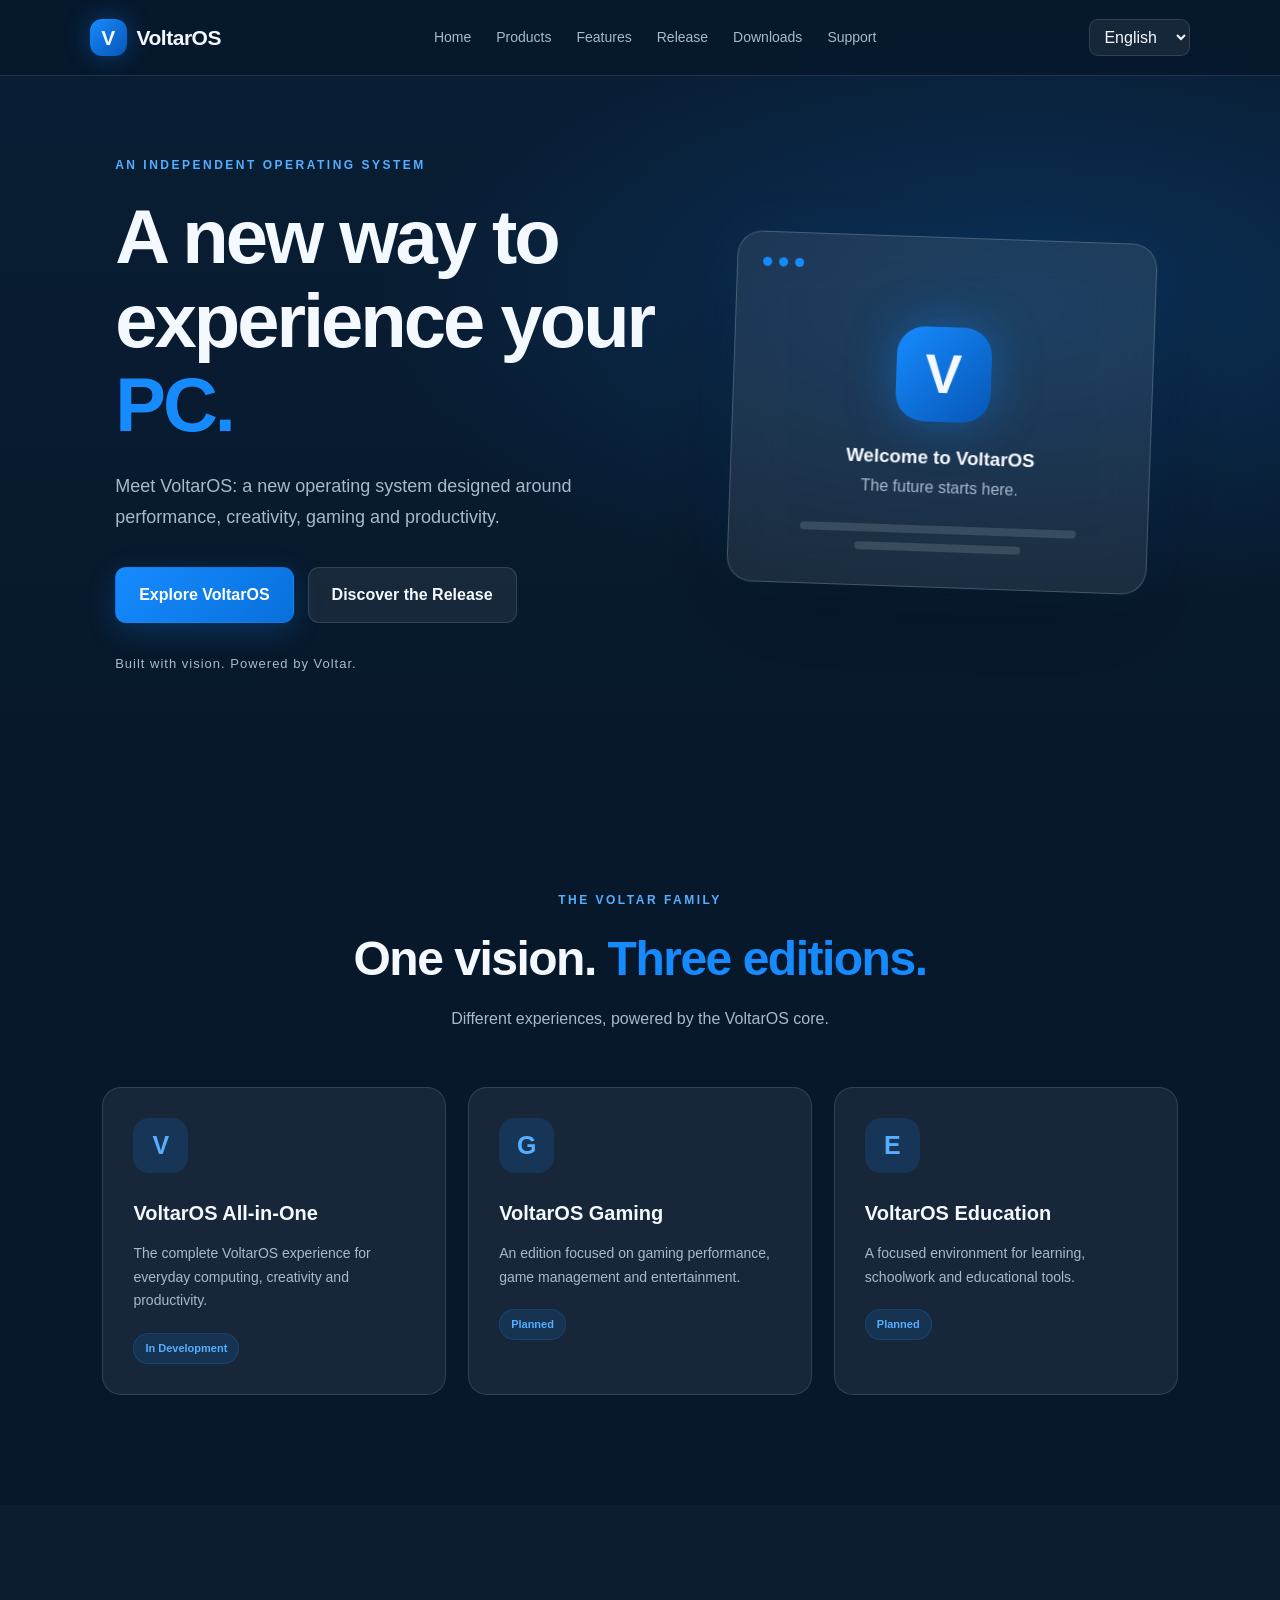
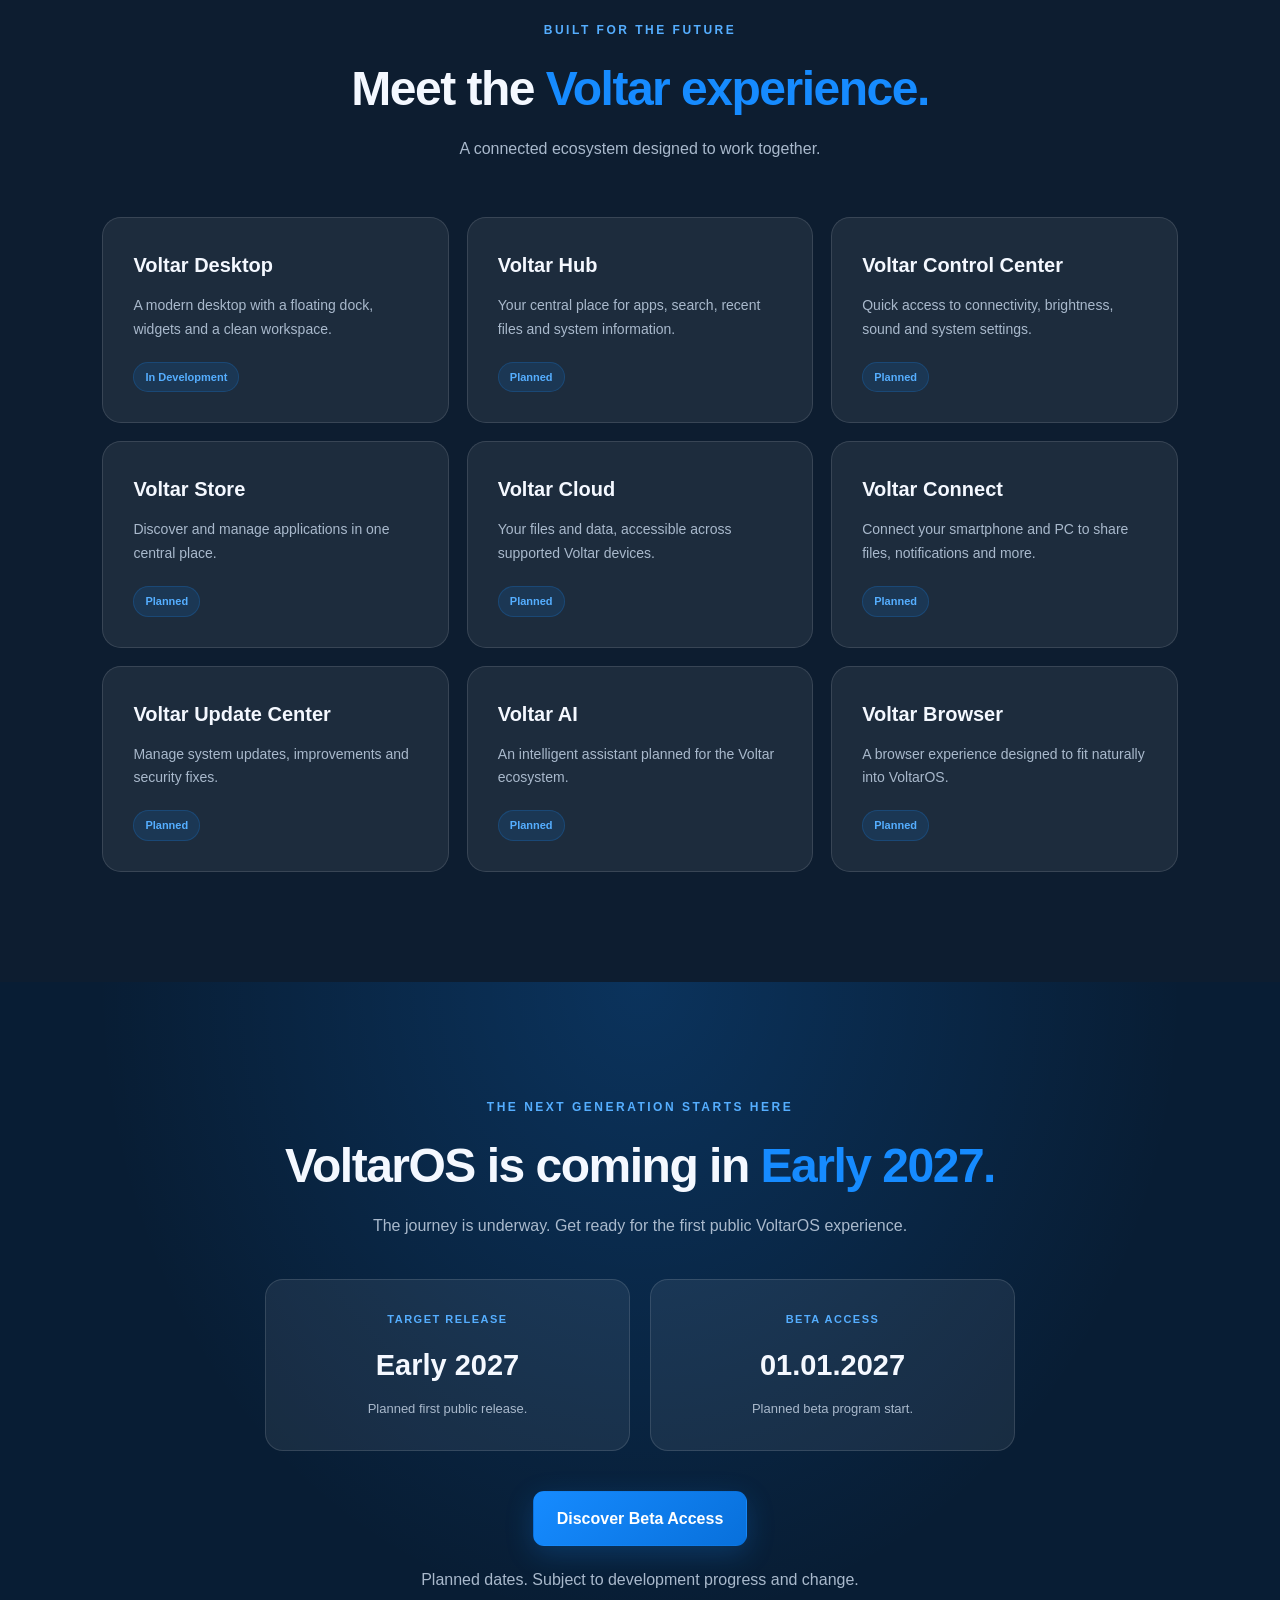
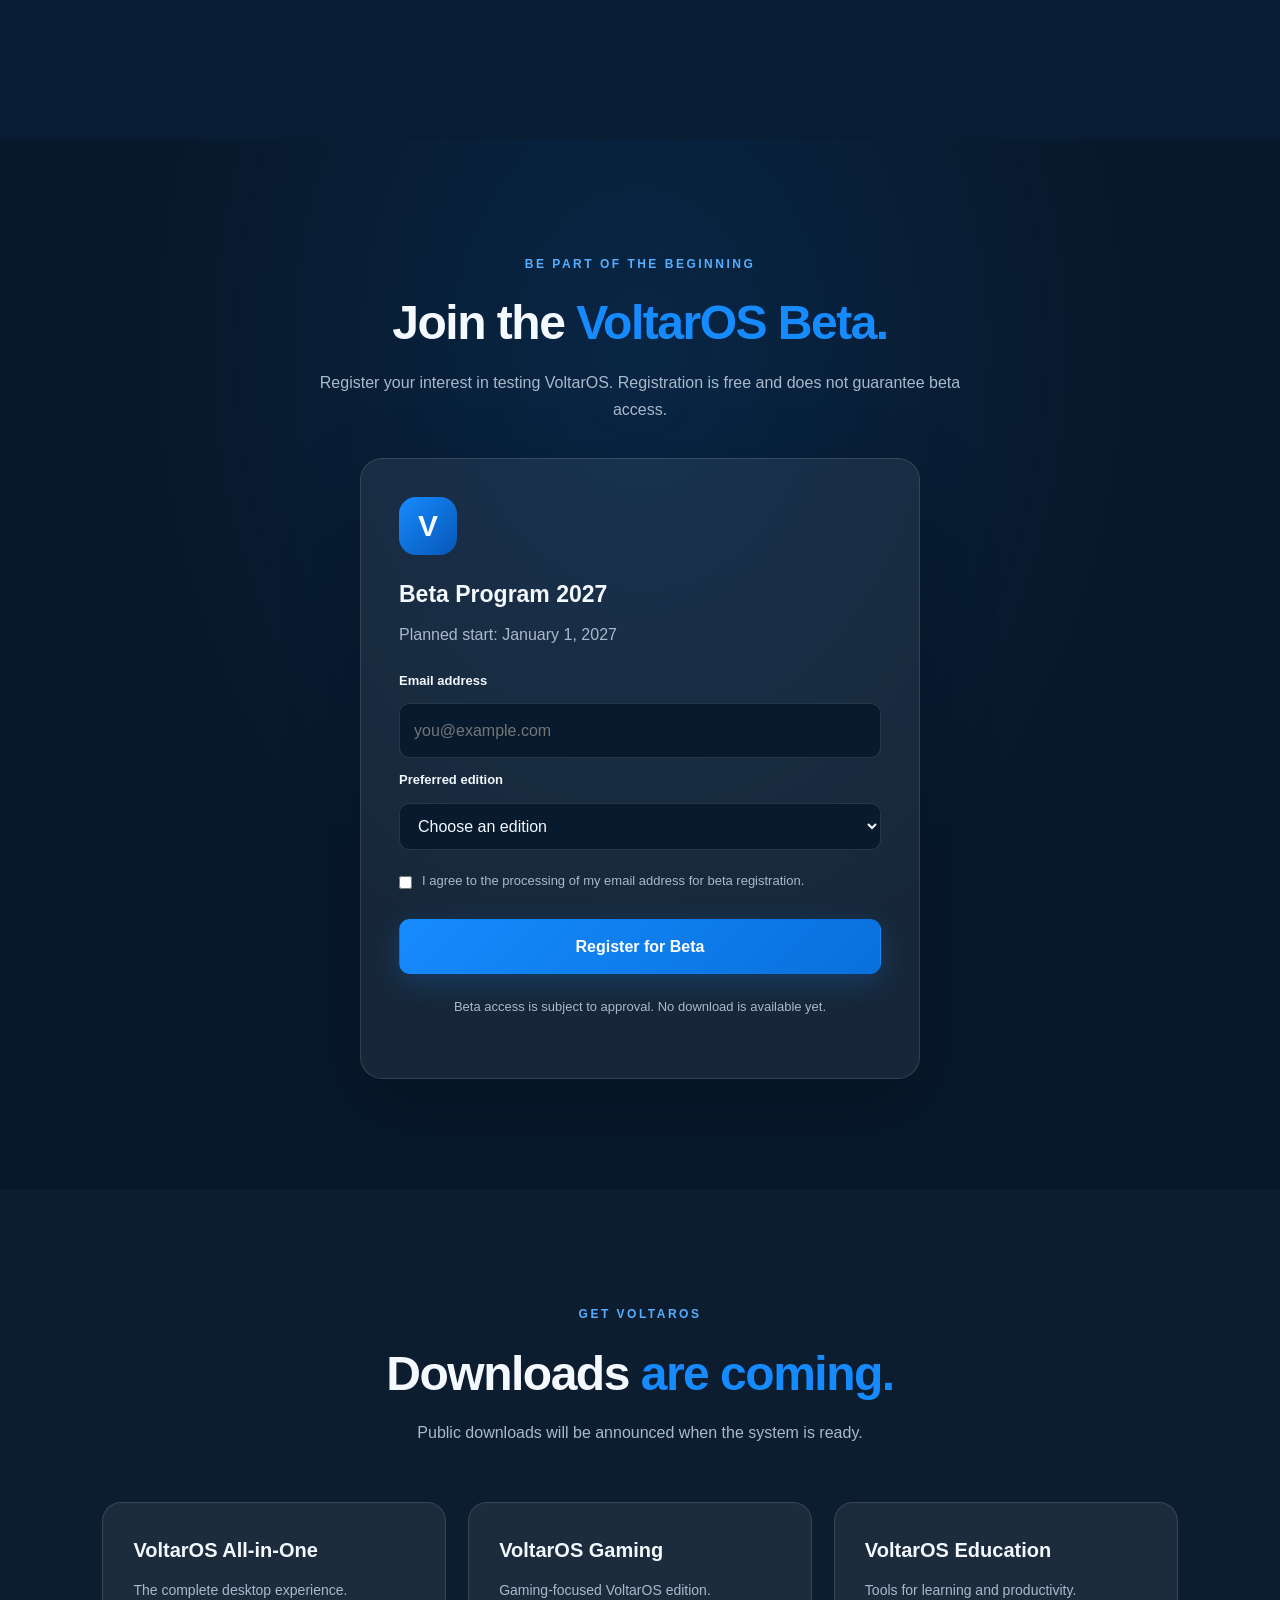
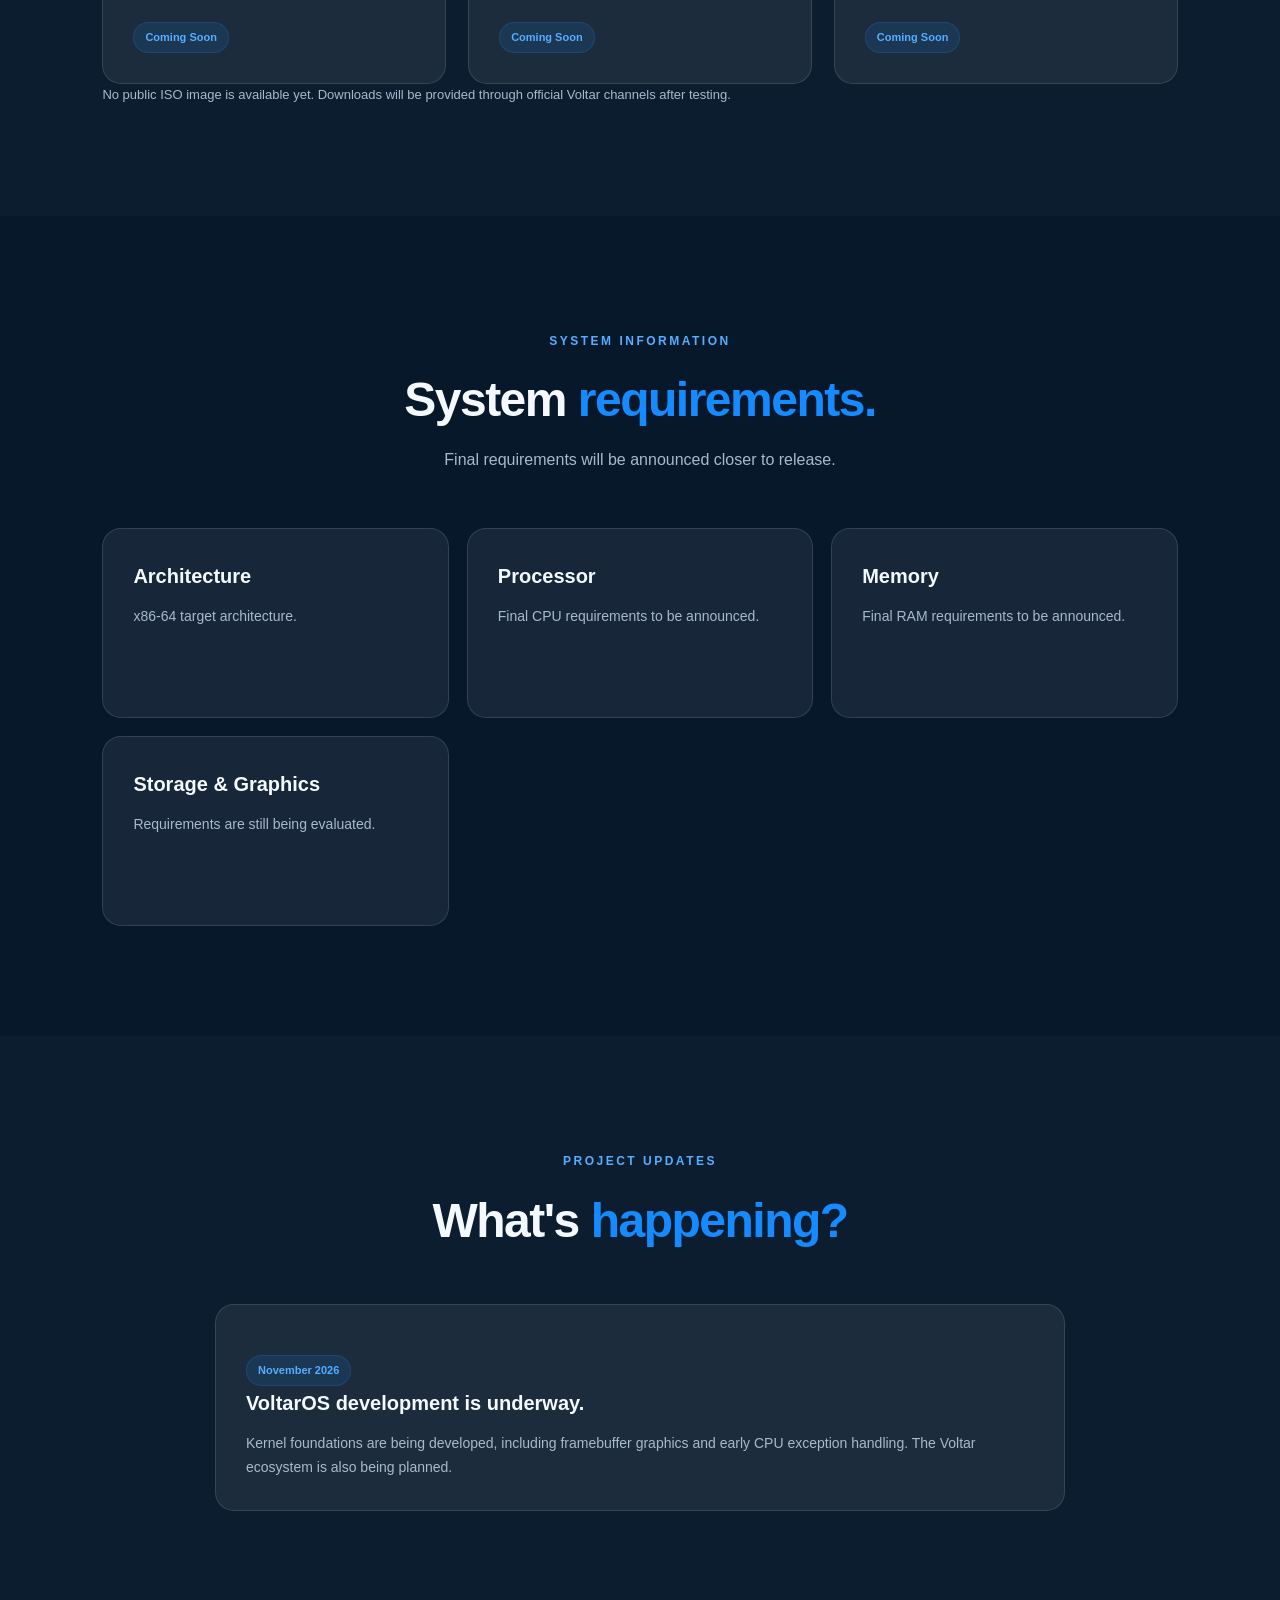
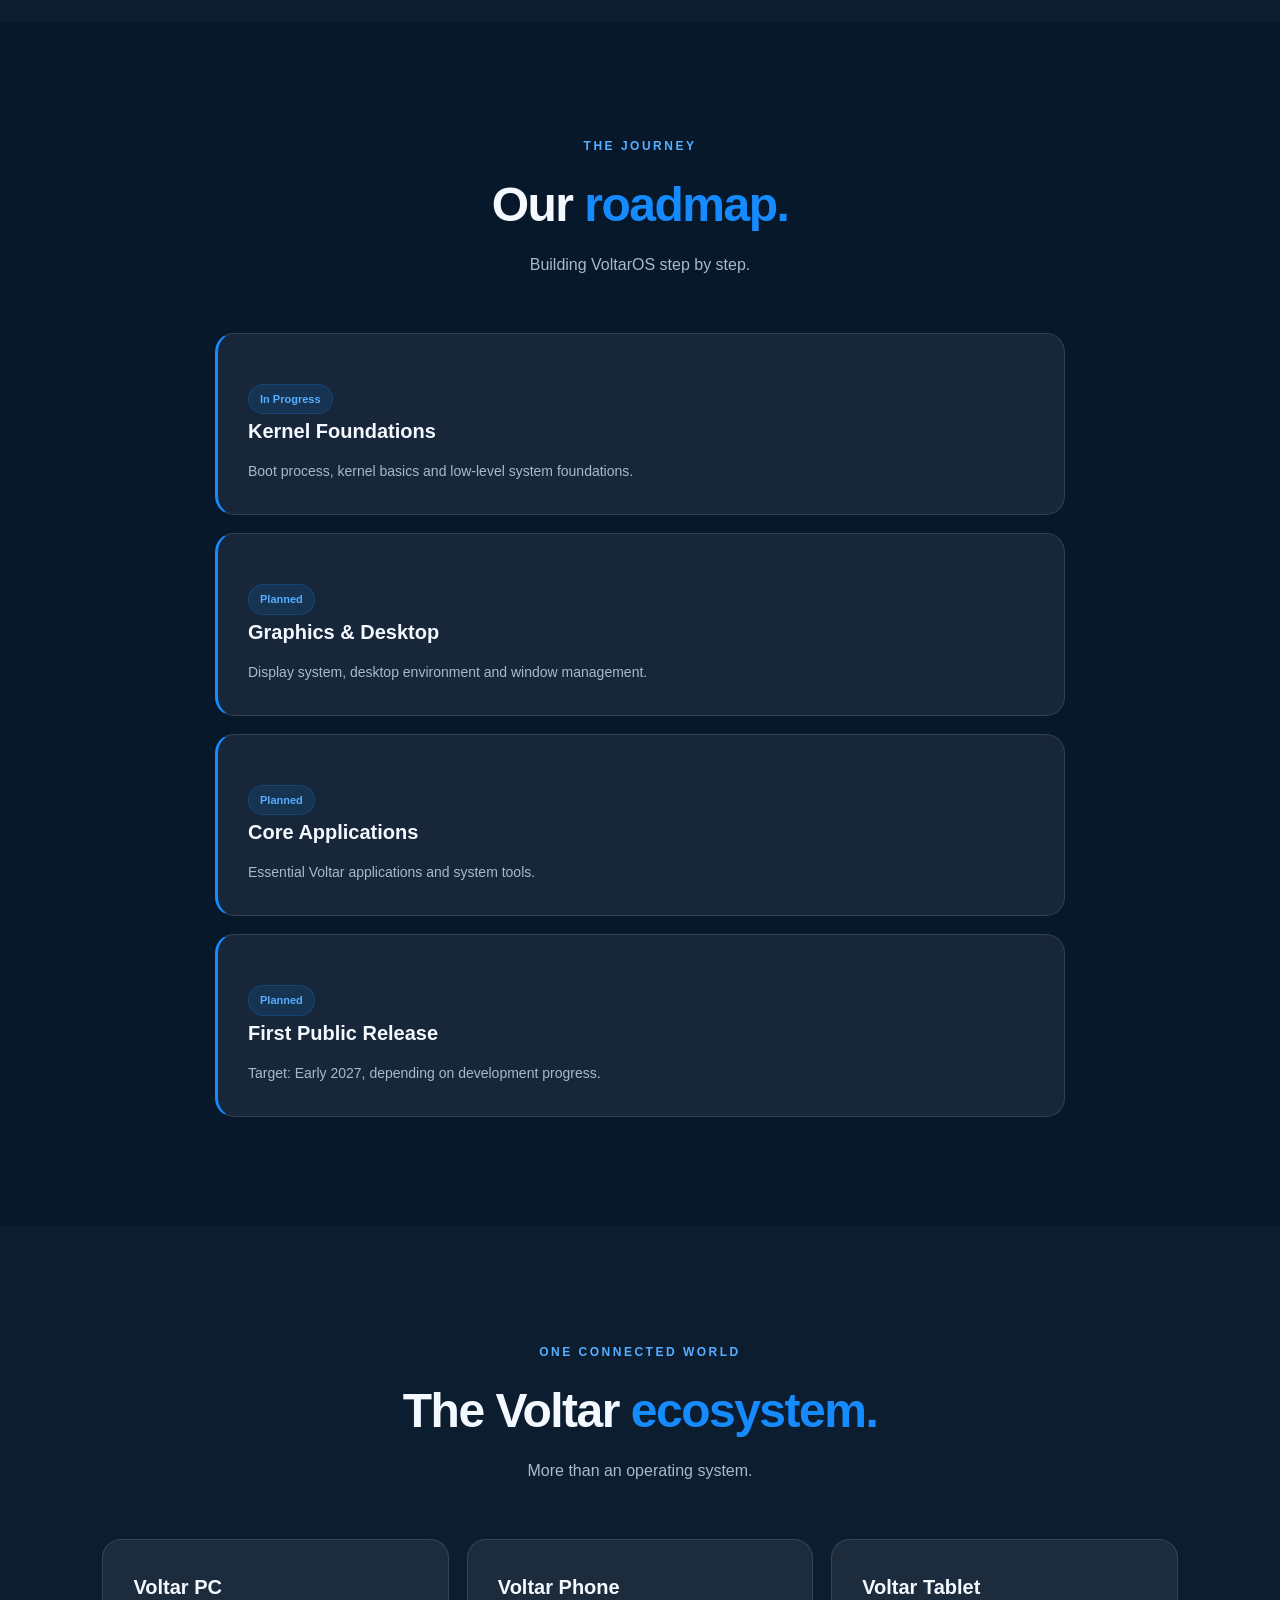
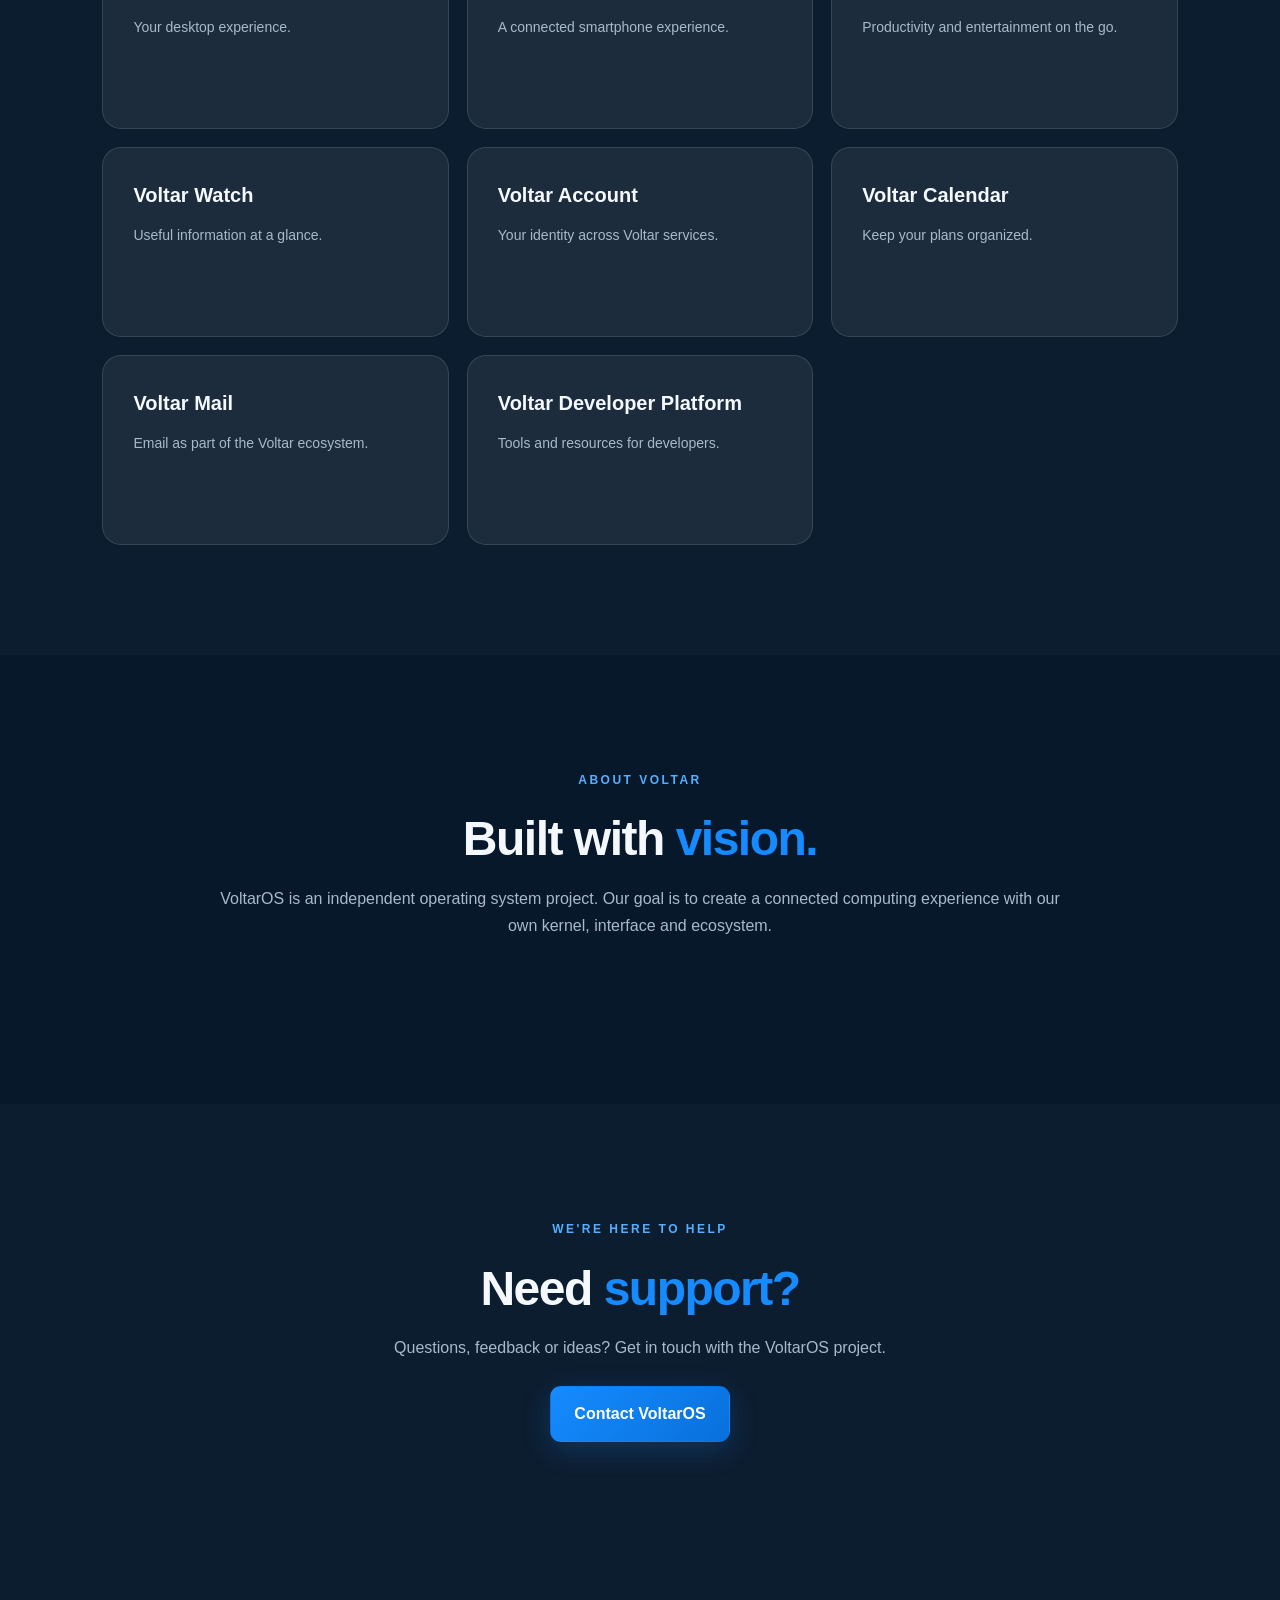
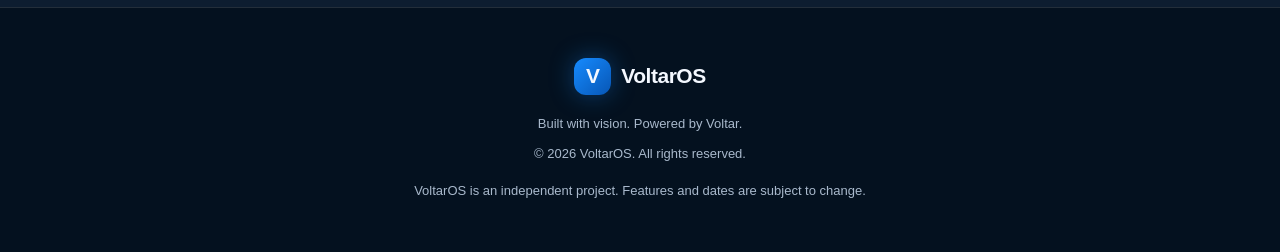
==== index.html @ b5951b0e "Add files via upload" ====
<!DOCTYPE html>
<html lang="en">
<head>
    <meta charset="UTF-8">
    <meta name="viewport" content="width=device-width, initial-scale=1.0">
    <meta name="theme-color" content="#07182B">
    <meta name="description" content="VoltarOS — A new way to experience your PC. An independent operating system built with vision.">
    <title>VoltarOS — A New Way to Experience Your PC</title>
    <link rel="stylesheet" href="style.css">

    <style>
        .website-check {
            position: absolute !important;
            left: -10000px !important;
            top: auto !important;
            width: 1px !important;
            height: 1px !important;
            overflow: hidden !important;
        }
    </style>
</head>
<body>

<header class="navbar">
    <a href="#home" class="logo">
        <span class="logo-mark">V</span>
        <span>VoltarOS</span>
    </a>

    <nav class="nav-links">
        <a href="#home">Home</a>
        <a href="#products">Products</a>
        <a href="#features">Features</a>
        <a href="#release">Release</a>
        <a href="#downloads">Downloads</a>
        <a href="#support">Support</a>
    </nav>

    <select id="language" aria-label="Select language">
        <option value="en">English</option>
        <option value="de">Deutsch</option>
    </select>
</header>

<main>

<section class="hero" id="home">
    <div class="hero-content">
        <span class="eyebrow">AN INDEPENDENT OPERATING SYSTEM</span>
        <h1>A new way to experience your <span>PC.</span></h1>
        <p>
            Meet VoltarOS: a new operating system designed around
            performance, creativity, gaming and productivity.
        </p>
        <div class="hero-buttons">
            <a href="#products" class="button primary">Explore VoltarOS</a>
            <a href="#release" class="button secondary">Discover the Release</a>
        </div>
        <p class="hero-note">Built with vision. Powered by Voltar.</p>
    </div>
    <div class="hero-visual">
        <div class="glass-window">
            <div class="window-top">
                <span></span><span></span><span></span>
            </div>
            <div class="window-logo">V</div>
            <h3>Welcome to VoltarOS</h3>
            <p>The future starts here.</p>
            <div class="visual-line"></div>
            <div class="visual-line short"></div>
        </div>
    </div>
</section>

<section class="section" id="products">
    <div class="section-heading">
        <span class="eyebrow">THE VOLTAR FAMILY</span>
        <h2>One vision. <span>Three editions.</span></h2>
        <p>Different experiences, powered by the VoltarOS core.</p>
    </div>

    <div class="product-grid">
        <article class="product-card">
            <div class="product-icon">V</div>
            <h3>VoltarOS All-in-One</h3>
            <p>The complete VoltarOS experience for everyday computing, creativity and productivity.</p>
            <span class="status">In Development</span>
        </article>

        <article class="product-card">
            <div class="product-icon">G</div>
            <h3>VoltarOS Gaming</h3>
            <p>An edition focused on gaming performance, game management and entertainment.</p>
            <span class="status">Planned</span>
        </article>

        <article class="product-card">
            <div class="product-icon">E</div>
            <h3>VoltarOS Education</h3>
            <p>A focused environment for learning, schoolwork and educational tools.</p>
            <span class="status">Planned</span>
        </article>
    </div>
</section>

<section class="section alternate" id="features">
    <div class="section-heading">
        <span class="eyebrow">BUILT FOR THE FUTURE</span>
        <h2>Meet the <span>Voltar experience.</span></h2>
        <p>A connected ecosystem designed to work together.</p>
    </div>

    <div class="feature-grid">
        <article class="feature">
            <h3>Voltar Desktop</h3>
            <p>A modern desktop with a floating dock, widgets and a clean workspace.</p>
            <span class="status">In Development</span>
        </article>
        <article class="feature">
            <h3>Voltar Hub</h3>
            <p>Your central place for apps, search, recent files and system information.</p>
            <span class="status">Planned</span>
        </article>
        <article class="feature">
            <h3>Voltar Control Center</h3>
            <p>Quick access to connectivity, brightness, sound and system settings.</p>
            <span class="status">Planned</span>
        </article>
        <article class="feature">
            <h3>Voltar Store</h3>
            <p>Discover and manage applications in one central place.</p>
            <span class="status">Planned</span>
        </article>
        <article class="feature">
            <h3>Voltar Cloud</h3>
            <p>Your files and data, accessible across supported Voltar devices.</p>
            <span class="status">Planned</span>
        </article>
        <article class="feature">
            <h3>Voltar Connect</h3>
            <p>Connect your smartphone and PC to share files, notifications and more.</p>
            <span class="status">Planned</span>
        </article>
        <article class="feature">
            <h3>Voltar Update Center</h3>
            <p>Manage system updates, improvements and security fixes.</p>
            <span class="status">Planned</span>
        </article>
        <article class="feature">
            <h3>Voltar AI</h3>
            <p>An intelligent assistant planned for the Voltar ecosystem.</p>
            <span class="status">Planned</span>
        </article>
        <article class="feature">
            <h3>Voltar Browser</h3>
            <p>A browser experience designed to fit naturally into VoltarOS.</p>
            <span class="status">Planned</span>
        </article>
    </div>
</section>

<section class="release-section" id="release">
    <span class="eyebrow">THE NEXT GENERATION STARTS HERE</span>
    <h2>VoltarOS is coming in <span>Early 2027.</span></h2>
    <p>The journey is underway. Get ready for the first public VoltarOS experience.</p>

    <div class="release-grid">
        <div class="release-card">
            <span class="release-label">TARGET RELEASE</span>
            <strong>Early 2027</strong>
            <p>Planned first public release.</p>
        </div>
        <div class="release-card">
            <span class="release-label">BETA ACCESS</span>
            <strong>01.01.2027</strong>
            <p>Planned beta program start.</p>
        </div>
    </div>

    <a href="#beta" class="button primary">Discover Beta Access</a>
    <p class="release-disclaimer">Planned dates. Subject to development progress and change.</p>
</section>

<section class="beta-section" id="beta">
    <span class="eyebrow">BE PART OF THE BEGINNING</span>
    <h2>Join the <span>VoltarOS Beta.</span></h2>
    <p>
        Register your interest in testing VoltarOS.
        Registration is free and does not guarantee beta access.
    </p>

    <div class="beta-panel">
        <div class="beta-icon">V</div>
        <h3>Beta Program 2027</h3>
        <p>Planned start: January 1, 2027</p>

        <form class="beta-form"
              action="https://script.google.com/macros/s/AKfycbysBp0h8By5Gg73wOwy0x1uHvNVJ3k2yL1FTgL7Tc8C8nHAptUJlQqDr4Cx4dmURkYGrw/exec"
              method="POST"
              target="_blank">

            <div class="website-check" aria-hidden="true">
                <label for="beta-website">Leave this field empty</label>
                <input
                    type="text"
                    id="beta-website"
                    name="website"
                    tabindex="-1"
                    autocomplete="off">
            </div>

            <label for="beta-email">Email address</label>
            <input
                type="email"
                id="beta-email"
                name="email"
                placeholder="you@example.com"
                required>

            <label for="beta-edition">Preferred edition</label>
            <select id="beta-edition" name="edition" required>
                <option value="">Choose an edition</option>
                <option value="All-in-One">VoltarOS All-in-One</option>
                <option value="Gaming">VoltarOS Gaming</option>
                <option value="Education">VoltarOS Education</option>
            </select>

            <label class="beta-consent">
                <input type="checkbox" name="consent" value="yes" required>
                I agree to the processing of my email address for beta registration.
            </label>

            <button type="submit" class="button primary">
                Register for Beta
            </button>
        </form>

        <p class="release-disclaimer">
            Beta access is subject to approval. No download is available yet.
        </p>
    </div>
</section>

<section class="section alternate" id="downloads">
    <div class="section-heading">
        <span class="eyebrow">GET VOLTAROS</span>
        <h2>Downloads <span>are coming.</span></h2>
        <p>Public downloads will be announced when the system is ready.</p>
    </div>

    <div class="product-grid">
        <article class="product-card">
            <h3>VoltarOS All-in-One</h3>
            <p>The complete desktop experience.</p>
            <span class="status">Coming Soon</span>
        </article>
        <article class="product-card">
            <h3>VoltarOS Gaming</h3>
            <p>Gaming-focused VoltarOS edition.</p>
            <span class="status">Coming Soon</span>
        </article>
        <article class="product-card">
            <h3>VoltarOS Education</h3>
            <p>Tools for learning and productivity.</p>
            <span class="status">Coming Soon</span>
        </article>
    </div>

    <p class="release-disclaimer">
        No public ISO image is available yet. Downloads will be provided
        through official Voltar channels after testing.
    </p>
</section>

<section class="section" id="requirements">
    <div class="section-heading">
        <span class="eyebrow">SYSTEM INFORMATION</span>
        <h2>System <span>requirements.</span></h2>
        <p>Final requirements will be announced closer to release.</p>
    </div>

    <div class="feature-grid">
        <article class="feature">
            <h3>Architecture</h3>
            <p>x86-64 target architecture.</p>
        </article>
        <article class="feature">
            <h3>Processor</h3>
            <p>Final CPU requirements to be announced.</p>
        </article>
        <article class="feature">
            <h3>Memory</h3>
            <p>Final RAM requirements to be announced.</p>
        </article>
        <article class="feature">
            <h3>Storage & Graphics</h3>
            <p>Requirements are still being evaluated.</p>
        </article>
    </div>
</section>

<section class="section alternate" id="news">
    <div class="section-heading">
        <span class="eyebrow">PROJECT UPDATES</span>
        <h2>What's <span>happening?</span></h2>
    </div>

    <article class="news-card">
        <span class="status">November 2026</span>
        <h3>VoltarOS development is underway.</h3>
        <p>
            Kernel foundations are being developed, including framebuffer
            graphics and early CPU exception handling. The Voltar ecosystem
            is also being planned.
        </p>
    </article>
</section>

<section class="section" id="roadmap">
    <div class="section-heading">
        <span class="eyebrow">THE JOURNEY</span>
        <h2>Our <span>roadmap.</span></h2>
        <p>Building VoltarOS step by step.</p>
    </div>

    <div class="roadmap">
        <div class="roadmap-item">
            <span class="status">In Progress</span>
            <h3>Kernel Foundations</h3>
            <p>Boot process, kernel basics and low-level system foundations.</p>
        </div>
        <div class="roadmap-item">
            <span class="status">Planned</span>
            <h3>Graphics & Desktop</h3>
            <p>Display system, desktop environment and window management.</p>
        </div>
        <div class="roadmap-item">
            <span class="status">Planned</span>
            <h3>Core Applications</h3>
            <p>Essential Voltar applications and system tools.</p>
        </div>
        <div class="roadmap-item">
            <span class="status">Planned</span>
            <h3>First Public Release</h3>
            <p>Target: Early 2027, depending on development progress.</p>
        </div>
    </div>
</section>

<section class="section alternate" id="ecosystem">
    <div class="section-heading">
        <span class="eyebrow">ONE CONNECTED WORLD</span>
        <h2>The Voltar <span>ecosystem.</span></h2>
        <p>More than an operating system.</p>
    </div>

    <div class="feature-grid">
        <article class="feature"><h3>Voltar PC</h3><p>Your desktop experience.</p></article>
        <article class="feature"><h3>Voltar Phone</h3><p>A connected smartphone experience.</p></article>
        <article class="feature"><h3>Voltar Tablet</h3><p>Productivity and entertainment on the go.</p></article>
        <article class="feature"><h3>Voltar Watch</h3><p>Useful information at a glance.</p></article>
        <article class="feature"><h3>Voltar Account</h3><p>Your identity across Voltar services.</p></article>
        <article class="feature"><h3>Voltar Calendar</h3><p>Keep your plans organized.</p></article>
        <article class="feature"><h3>Voltar Mail</h3><p>Email as part of the Voltar ecosystem.</p></article>
        <article class="feature"><h3>Voltar Developer Platform</h3><p>Tools and resources for developers.</p></article>
    </div>
</section>

<section class="section" id="about">
    <div class="section-heading">
        <span class="eyebrow">ABOUT VOLTAR</span>
        <h2>Built with <span>vision.</span></h2>
        <p>
            VoltarOS is an independent operating system project.
            Our goal is to create a connected computing experience
            with our own kernel, interface and ecosystem.
        </p>
    </div>
</section>

<section class="section alternate" id="support">
    <div class="section-heading">
        <span class="eyebrow">WE'RE HERE TO HELP</span>
        <h2>Need <span>support?</span></h2>
        <p>Questions, feedback or ideas? Get in touch with the VoltarOS project.</p>
        <a href="mailto:voltaros@gmail.com" class="button primary">Contact VoltarOS</a>
    </div>
</section>

</main>

<footer class="footer">
    <a href="#home" class="logo">
        <span class="logo-mark">V</span>
        <span>VoltarOS</span>
    </a>
    <p>Built with vision. Powered by Voltar.</p>
    <p>© 2026 VoltarOS. All rights reserved.</p>
    <p class="release-disclaimer">
        VoltarOS is an independent project. Features and dates are subject to change.
    </p>
</footer>

<script src="script.js"></script>
</body>
</html>
---- style.css ----
:root {
    --navy: #07182B;
    --navy-light: #0B2340;
    --blue: #168BFF;
    --blue-light: #55AEFF;
    --white: #F4F8FF;
    --muted: #A9B9CC;
    --glass: rgba(255, 255, 255, 0.065);
    --border: rgba(255, 255, 255, 0.12);
}

* {
    margin: 0;
    padding: 0;
    box-sizing: border-box;
}

html {
    scroll-behavior: smooth;
    scroll-padding-top: 100px;
}

body {
    background: var(--navy);
    color: var(--white);
    font-family: "Segoe UI", Arial, sans-serif;
    line-height: 1.7;
    overflow-x: hidden;
}

a {
    color: inherit;
    text-decoration: none;
}

button,
input,
select {
    font: inherit;
}

/* NAVIGATION */

.navbar {
    position: fixed;
    top: 0;
    left: 0;
    width: 100%;
    min-height: 76px;
    padding: 14px 7%;
    display: flex;
    align-items: center;
    justify-content: space-between;
    gap: 25px;
    background: rgba(7, 24, 43, 0.82);
    backdrop-filter: blur(22px);
    -webkit-backdrop-filter: blur(22px);
    border-bottom: 1px solid var(--border);
    z-index: 1000;
}

.logo {
    display: flex;
    align-items: center;
    gap: 10px;
    font-size: 21px;
    font-weight: 800;
    letter-spacing: -0.5px;
    white-space: nowrap;
}

.logo-mark {
    width: 37px;
    height: 37px;
    display: grid;
    place-items: center;
    background: linear-gradient(135deg, var(--blue), #0756B5);
    border-radius: 12px;
    box-shadow: 0 0 24px rgba(22, 139, 255, 0.35);
}

.nav-links {
    display: flex;
    align-items: center;
    gap: 25px;
}

.nav-links a {
    color: var(--muted);
    font-size: 14px;
    transition: color 0.2s ease;
}

.nav-links a:hover {
    color: var(--blue-light);
}

#language {
    color: var(--white);
    background: var(--glass);
    border: 1px solid var(--border);
    border-radius: 9px;
    padding: 8px 10px;
    cursor: pointer;
}

#language option {
    background: var(--navy);
}

/* HERO */

.hero {
    min-height: 760px;
    padding: 150px 9% 100px;
    display: grid;
    grid-template-columns: 1.1fr 0.9fr;
    align-items: center;
    gap: 60px;
    background:
        radial-gradient(ellipse at 80% 40%, rgba(22, 139, 255, 0.19), transparent 45%),
        linear-gradient(180deg, #091E35, var(--navy));
}

.hero-content {
    max-width: 700px;
}

.eyebrow {
    display: inline-block;
    color: var(--blue-light);
    font-size: 12px;
    font-weight: 800;
    letter-spacing: 2.5px;
    margin-bottom: 20px;
}

.hero h1 {
    font-size: clamp(42px, 6vw, 76px);
    line-height: 1.1;
    letter-spacing: -3px;
    margin-bottom: 25px;
}

.hero h1 span,
.section-heading h2 span,
.release-section h2 span,
.beta-section h2 span {
    color: var(--blue);
}

.hero-content > p {
    color: var(--muted);
    font-size: 18px;
    max-width: 570px;
}

.hero-buttons {
    display: flex;
    flex-wrap: wrap;
    gap: 14px;
    margin-top: 35px;
}

.button {
    display: inline-flex;
    align-items: center;
    justify-content: center;
    padding: 13px 23px;
    border-radius: 11px;
    font-weight: 700;
    border: 1px solid transparent;
    cursor: pointer;
    transition: transform 0.2s ease, box-shadow 0.2s ease;
}

.button:hover {
    transform: translateY(-3px);
}

.button.primary {
    background: linear-gradient(135deg, var(--blue), #0870DB);
    color: white;
    box-shadow: 0 8px 28px rgba(22, 139, 255, 0.22);
}

.button.primary:hover {
    box-shadow: 0 12px 35px rgba(22, 139, 255, 0.4);
}

.button.secondary {
    border-color: var(--border);
    background: var(--glass);
}

.hero-note {
    margin-top: 30px;
    font-size: 13px !important;
    letter-spacing: 1px;
}

.hero-visual {
    display: flex;
    justify-content: center;
    align-items: center;
    min-width: 0;
}

.glass-window {
    width: min(100%, 420px);
    min-height: 350px;
    padding: 25px;
    text-align: center;
    background: rgba(255, 255, 255, 0.075);
    border: 1px solid rgba(255, 255, 255, 0.19);
    border-radius: 25px;
    backdrop-filter: blur(25px);
    box-shadow: 0 30px 100px rgba(0, 0, 0, 0.3),
                0 0 60px rgba(22, 139, 255, 0.1);
    transform: rotate(2deg);
}

.window-top {
    display: flex;
    gap: 7px;
}

.window-top span {
    width: 9px;
    height: 9px;
    background: var(--blue);
    border-radius: 50%;
}

.window-logo {
    width: 95px;
    height: 95px;
    display: grid;
    place-items: center;
    margin: 55px auto 20px;
    border-radius: 28px;
    background: linear-gradient(135deg, var(--blue), #0756B5);
    font-size: 55px;
    font-weight: 900;
    box-shadow: 0 0 50px rgba(22, 139, 255, 0.4);
}

.glass-window p {
    color: var(--muted);
}

.visual-line {
    height: 8px;
    width: 75%;
    margin: 25px auto 10px;
    border-radius: 10px;
    background: rgba(255, 255, 255, 0.13);
}

.visual-line.short {
    width: 45%;
    margin-top: 10px;
}

/* GENERAL SECTIONS */

.section {
    padding: 110px 8%;
}

.section.alternate {
    background: rgba(255, 255, 255, 0.025);
}

.section-heading {
    max-width: 750px;
    margin: 0 auto 55px;
    text-align: center;
}

.section-heading h2,
.release-section h2,
.beta-section h2 {
    font-size: clamp(32px, 4vw, 48px);
    line-height: 1.2;
    letter-spacing: -1.5px;
    margin-bottom: 17px;
}

.section-heading p,
.release-section > p,
.beta-section > p {
    color: var(--muted);
    font-size: 16px;
}

/* PRODUCTS */

.product-grid {
    display: grid;
    grid-template-columns: repeat(3, minmax(0, 1fr));
    gap: 22px;
}

.product-card,
.feature,
.news-card,
.roadmap-item {
    padding: 30px;
    background: var(--glass);
    border: 1px solid var(--border);
    border-radius: 19px;
    transition: transform 0.25s ease, border-color 0.25s ease;
}

.product-card:hover,
.feature:hover,
.news-card:hover {
    transform: translateY(-6px);
    border-color: rgba(22, 139, 255, 0.55);
}

.product-icon {
    width: 55px;
    height: 55px;
    display: grid;
    place-items: center;
    border-radius: 16px;
    background: rgba(22, 139, 255, 0.15);
    color: var(--blue-light);
    font-size: 25px;
    font-weight: 900;
    margin-bottom: 23px;
}

.product-card h3,
.feature h3,
.news-card h3,
.roadmap-item h3 {
    font-size: 20px;
    margin-bottom: 12px;
}

.product-card p,
.feature p,
.news-card p,
.roadmap-item p {
    color: var(--muted);
    font-size: 14px;
}

/* STATUS */

.status {
    display: inline-block;
    margin-top: 20px;
    padding: 5px 11px;
    color: var(--blue-light);
    background: rgba(22, 139, 255, 0.12);
    border: 1px solid rgba(22, 139, 255, 0.2);
    border-radius: 30px;
    font-size: 11px;
    font-weight: 700;
}

/* FEATURES */

.feature-grid {
    display: grid;
    grid-template-columns: repeat(3, minmax(0, 1fr));
    gap: 18px;
}

.feature {
    min-height: 190px;
}

/* RELEASE */

.release-section {
    padding: 110px 8%;
    text-align: center;
    background:
        radial-gradient(ellipse at 50% 0%, rgba(22, 139, 255, 0.2), transparent 60%),
        #081D34;
}

.release-section > p {
    max-width: 650px;
    margin: 0 auto 35px;
}

.release-grid {
    max-width: 750px;
    margin: 40px auto;
    display: grid;
    grid-template-columns: repeat(2, minmax(0, 1fr));
    gap: 20px;
}

.release-card {
    padding: 30px;
    background: var(--glass);
    border: 1px solid var(--border);
    border-radius: 18px;
}

.release-label {
    display: block;
    color: var(--blue-light);
    font-size: 11px;
    font-weight: 800;
    letter-spacing: 1.5px;
    margin-bottom: 12px;
}

.release-card strong {
    display: block;
    font-size: 29px;
    margin-bottom: 8px;
}

.release-card p,
.release-disclaimer {
    color: var(--muted);
    font-size: 13px;
}

.release-section > .button {
    margin-bottom: 20px;
}

/* BETA */

.beta-section {
    padding: 110px 8%;
    text-align: center;
    background:
        radial-gradient(ellipse at 50% 20%, rgba(22, 139, 255, 0.12), transparent 55%),
        var(--navy);
}

.beta-section > p {
    max-width: 650px;
    margin: 0 auto 35px;
}

.beta-panel {
    max-width: 560px;
    margin: 0 auto;
    padding: 38px;
    text-align: left;
    background: rgba(255, 255, 255, 0.065);
    border: 1px solid var(--border);
    border-radius: 22px;
    box-shadow: 0 25px 80px rgba(0, 0, 0, 0.2);
}

.beta-icon {
    width: 58px;
    height: 58px;
    display: grid;
    place-items: center;
    margin-bottom: 20px;
    border-radius: 17px;
    background: linear-gradient(135deg, var(--blue), #0756B5);
    font-size: 30px;
    font-weight: 900;
}

.beta-panel h3 {
    font-size: 23px;
    margin-bottom: 7px;
}

.beta-panel > p {
    color: var(--muted);
    margin-bottom: 22px;
}

.beta-form {
    display: flex;
    flex-direction: column;
    gap: 11px;
}

.beta-form label {
    font-size: 13px;
    font-weight: 700;
}

.beta-form input[type="email"],
.beta-form select {
    width: 100%;
    padding: 13px 14px;
    color: var(--white);
    background: rgba(7, 24, 43, 0.85);
    border: 1px solid var(--border);
    border-radius: 10px;
    outline: none;
}

.beta-form input[type="email"]:focus,
.beta-form select:focus {
    border-color: var(--blue);
    box-shadow: 0 0 0 3px rgba(22, 139, 255, 0.13);
}

.beta-form select option {
    background: var(--navy);
    color: var(--white);
}

.beta-consent {
    display: flex;
    align-items: flex-start;
    gap: 10px;
    margin: 10px 0;
    color: var(--muted);
    font-weight: 400 !important;
    line-height: 1.5;
}

.beta-consent input {
    margin-top: 5px;
    accent-color: var(--blue);
}

.beta-form button {
    width: 100%;
    margin-top: 8px;
}

.beta-panel .release-disclaimer {
    margin-top: 22px;
    text-align: center;
}

/* NEWS */

.news-card {
    max-width: 850px;
    margin: 0 auto;
}

/* ROADMAP */

.roadmap {
    max-width: 850px;
    margin: 0 auto;
    display: grid;
    gap: 18px;
}

.roadmap-item {
    border-left: 3px solid var(--blue);
}

/* ABOUT AND SUPPORT */

#about .section-heading {
    max-width: 850px;
}

#support .button {
    margin-top: 25px;
}

/* FOOTER */

.footer {
    padding: 50px 8%;
    text-align: center;
    background: #04111F;
    border-top: 1px solid var(--border);
}

.footer .logo {
    justify-content: center;
    margin-bottom: 18px;
}

.footer p {
    color: var(--muted);
    font-size: 13px;
    margin-top: 8px;
}

.footer .release-disclaimer {
    max-width: 650px;
    margin: 15px auto 0;
}

/* SCROLL ANIMATIONS */

.reveal {
    opacity: 0;
    transform: translateY(25px);
    transition: opacity 0.7s ease, transform 0.7s ease;
}

.reveal.visible {
    opacity: 1;
    transform: translateY(0);
}

/* RESPONSIVE DESIGN */

@media (max-width: 1050px) {
    .navbar {
        padding-left: 4%;
        padding-right: 4%;
    }

    .nav-links {
        gap: 13px;
    }

    .nav-links a {
        font-size: 12px;
    }

    .hero {
        padding-left: 6%;
        padding-right: 6%;
    }
}

@media (max-width: 800px) {
    .navbar {
        position: absolute;
        flex-wrap: wrap;
        justify-content: center;
    }

    .nav-links {
        order: 3;
        width: 100%;
        justify-content: center;
        flex-wrap: wrap;
        gap: 12px 18px;
    }

    .hero {
        grid-template-columns: 1fr;
        text-align: center;
        padding-top: 190px;
    }

    .hero-content {
        margin: 0 auto;
    }

    .hero-buttons {
        justify-content: center;
    }

    .hero-visual {
        margin-top: 20px;
    }

    .product-grid,
    .feature-grid {
        grid-template-columns: repeat(2, minmax(0, 1fr));
    }
}

@media (max-width: 550px) {
    .section,
    .release-section,
    .beta-section {
        padding: 75px 6%;
    }

    .product-grid,
    .feature-grid,
    .release-grid {
        grid-template-columns: 1fr;
    }

    .hero h1 {
        letter-spacing: -1.5px;
    }

    .beta-panel {
        padding: 25px 20px;
    }

    .navbar {
        gap: 12px;
    }

    .nav-links {
        gap: 10px 14px;
    }

    .nav-links a {
        font-size: 11px;
    }
}

/* ACCESSIBILITY */

@media (prefers-reduced-motion: reduce) {
    *,
    *::before,
    *::after {
        scroll-behavior: auto !important;
        animation-duration: 0.01ms !important;
        transition-duration: 0.01ms !important;
    }
}
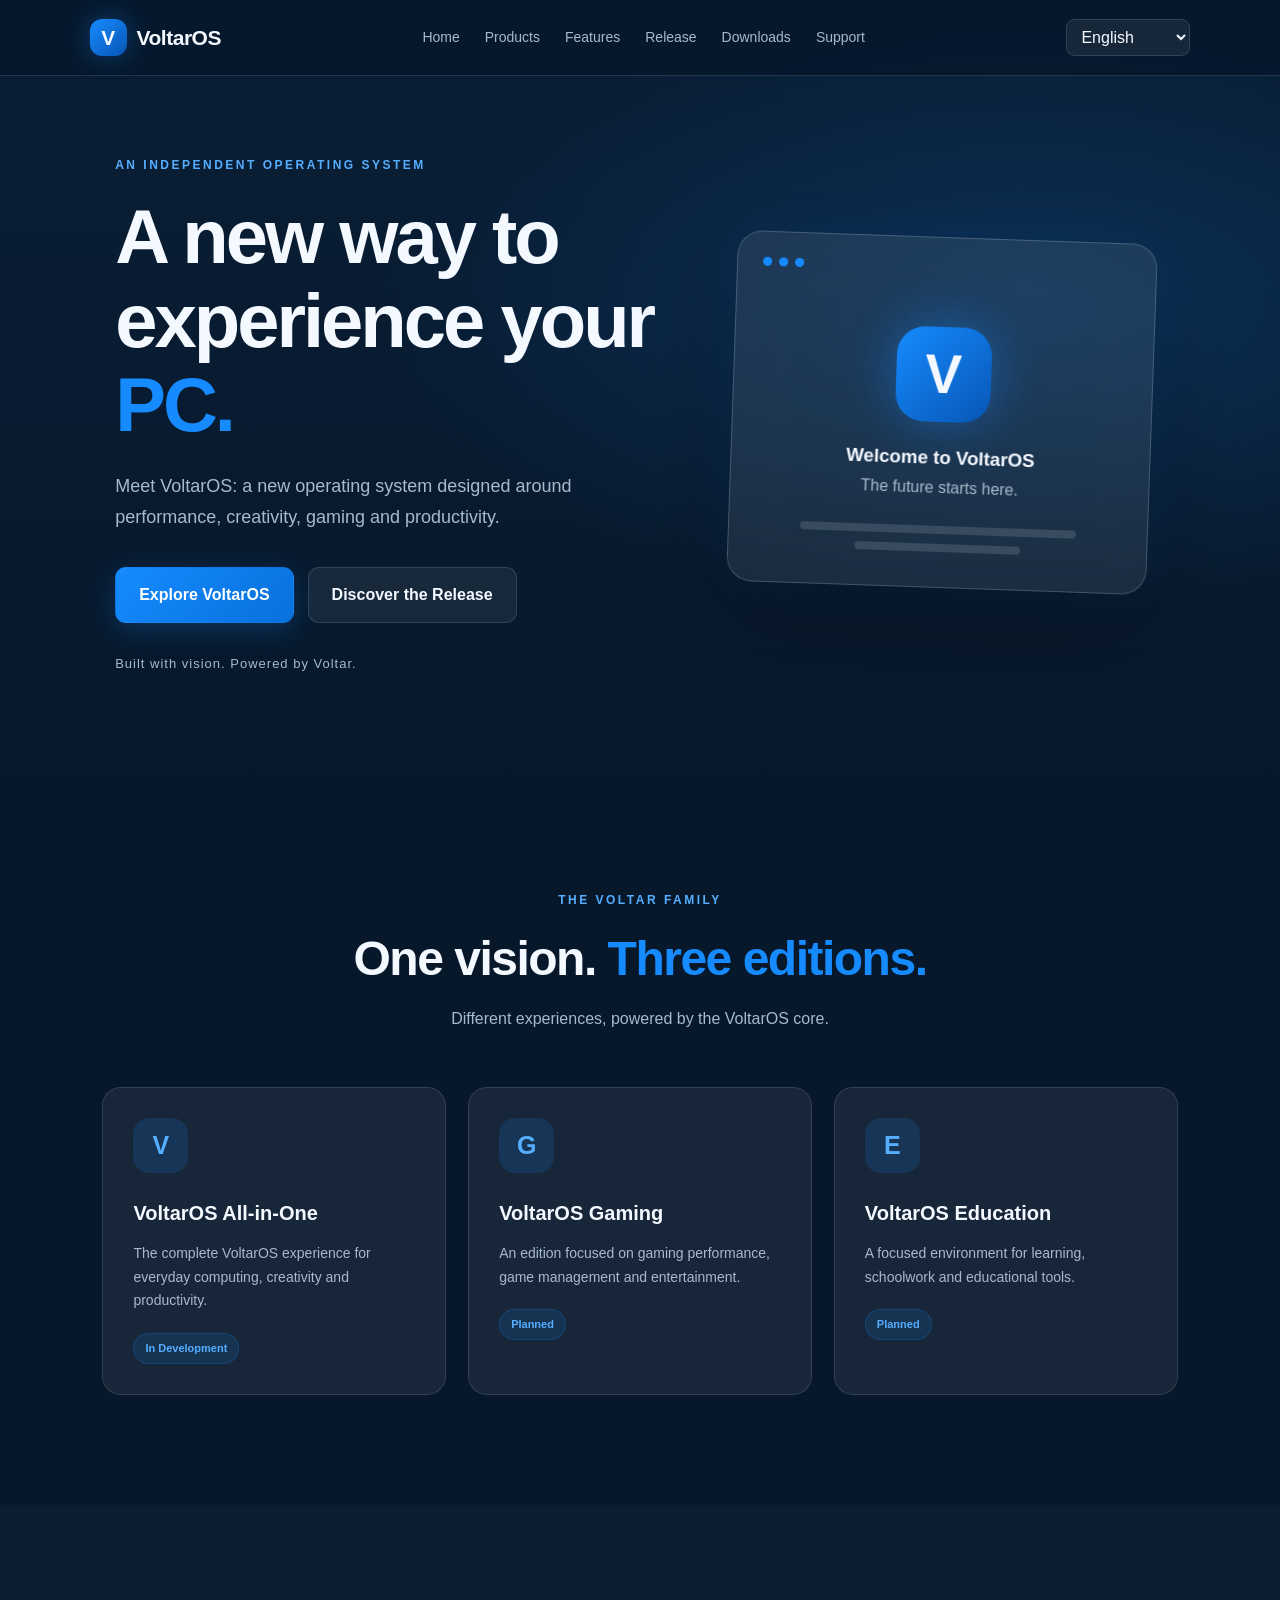
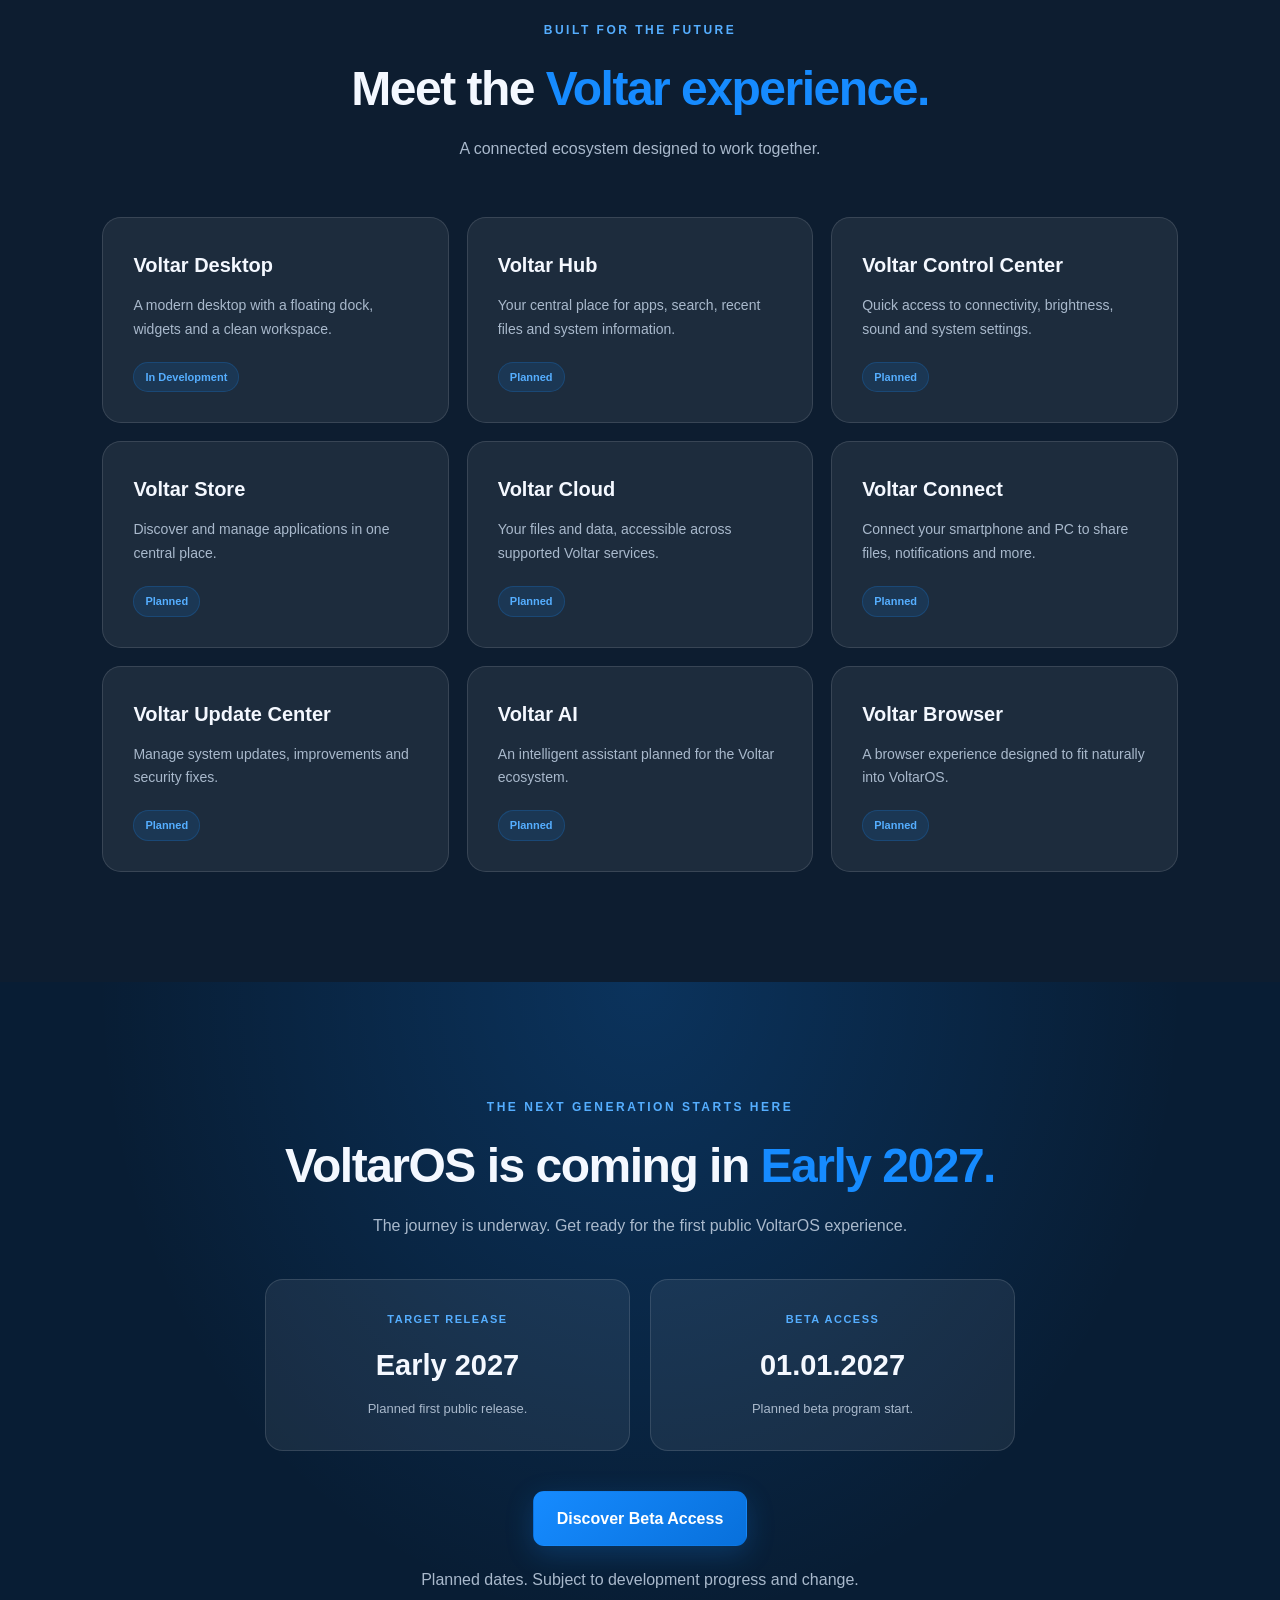
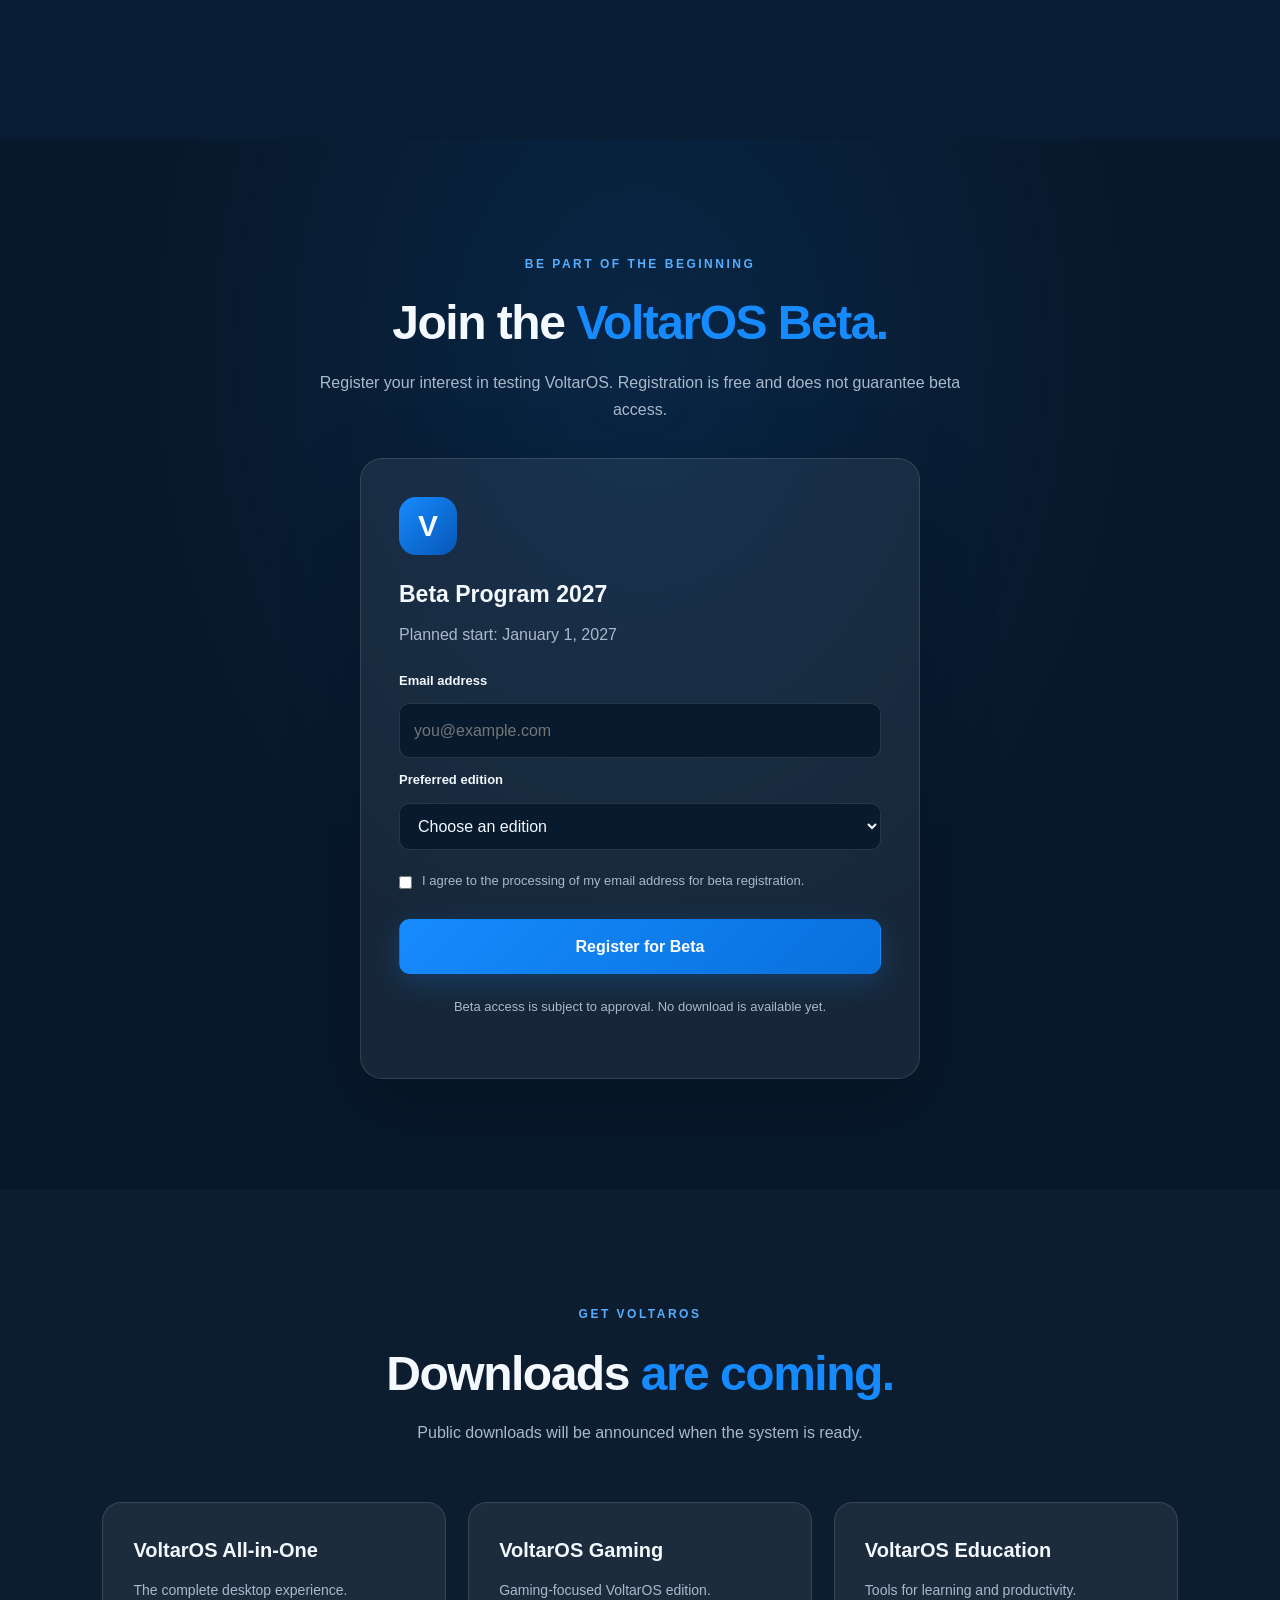
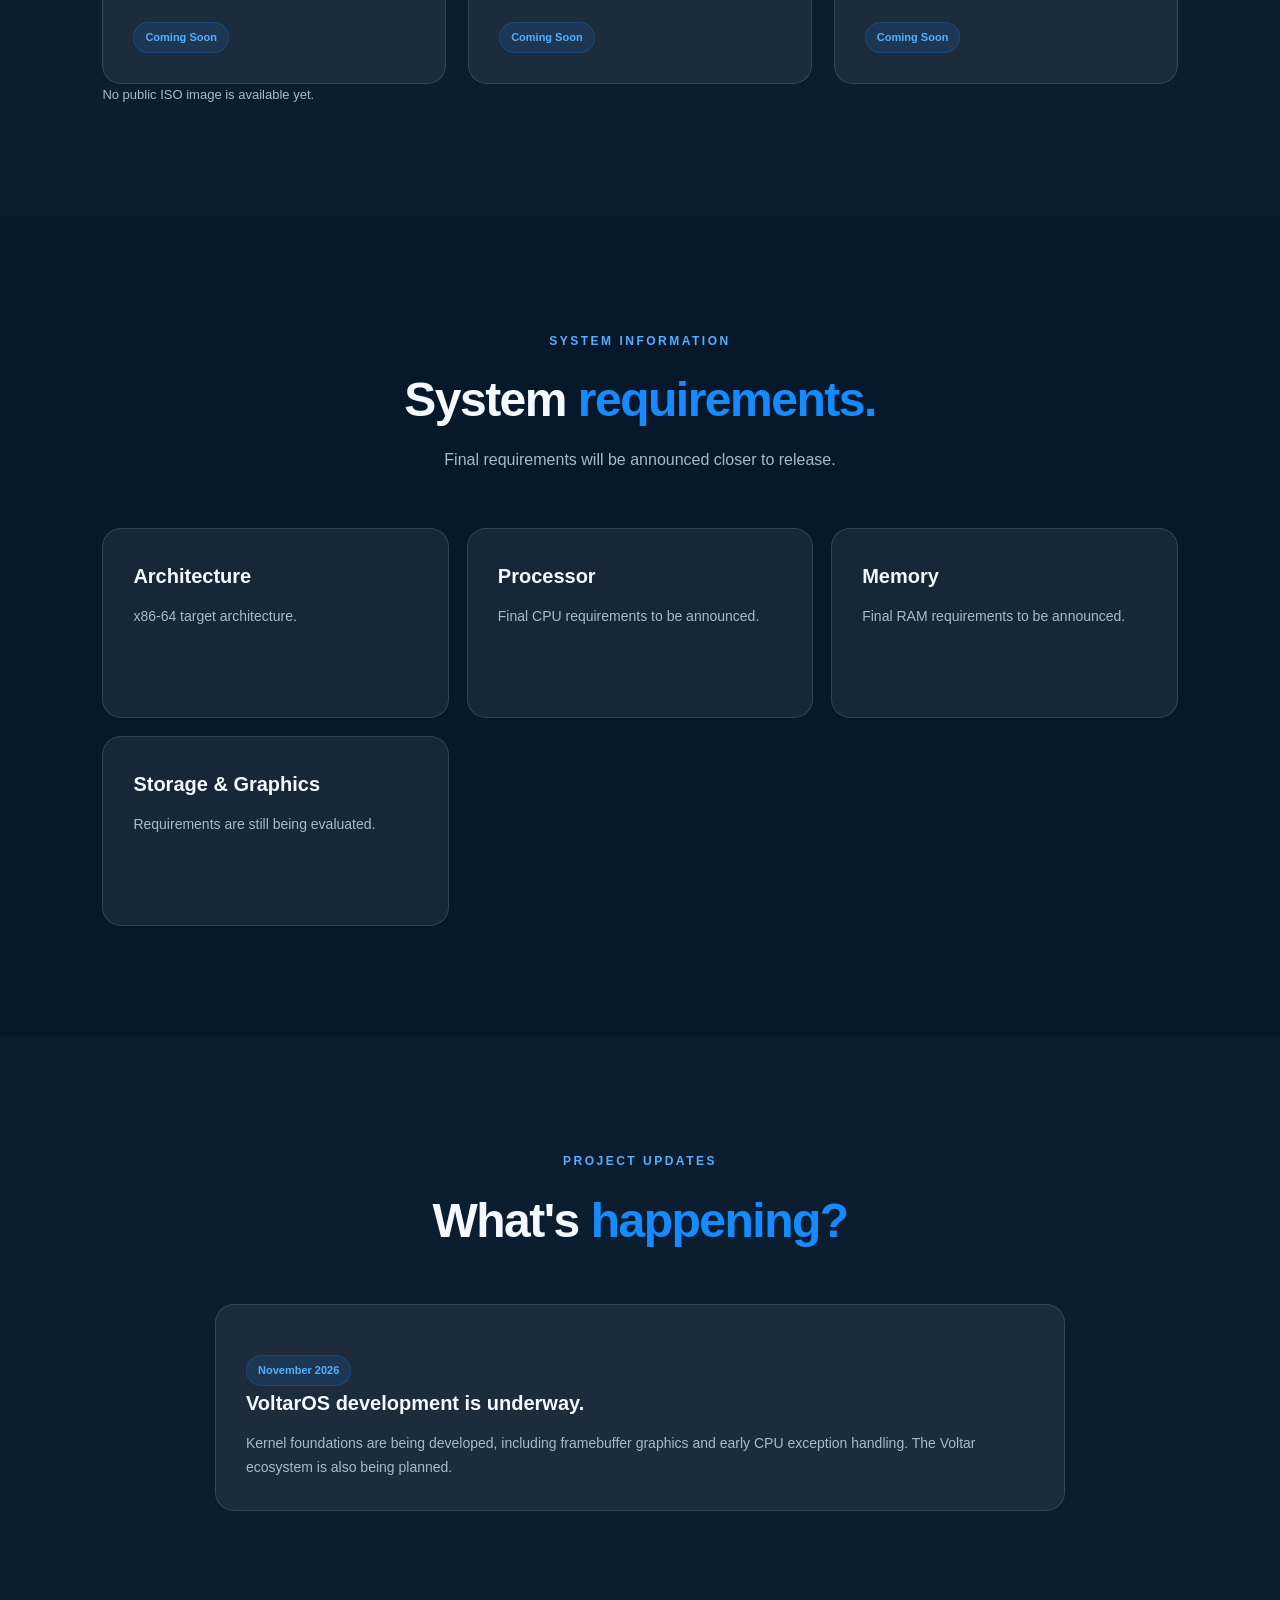
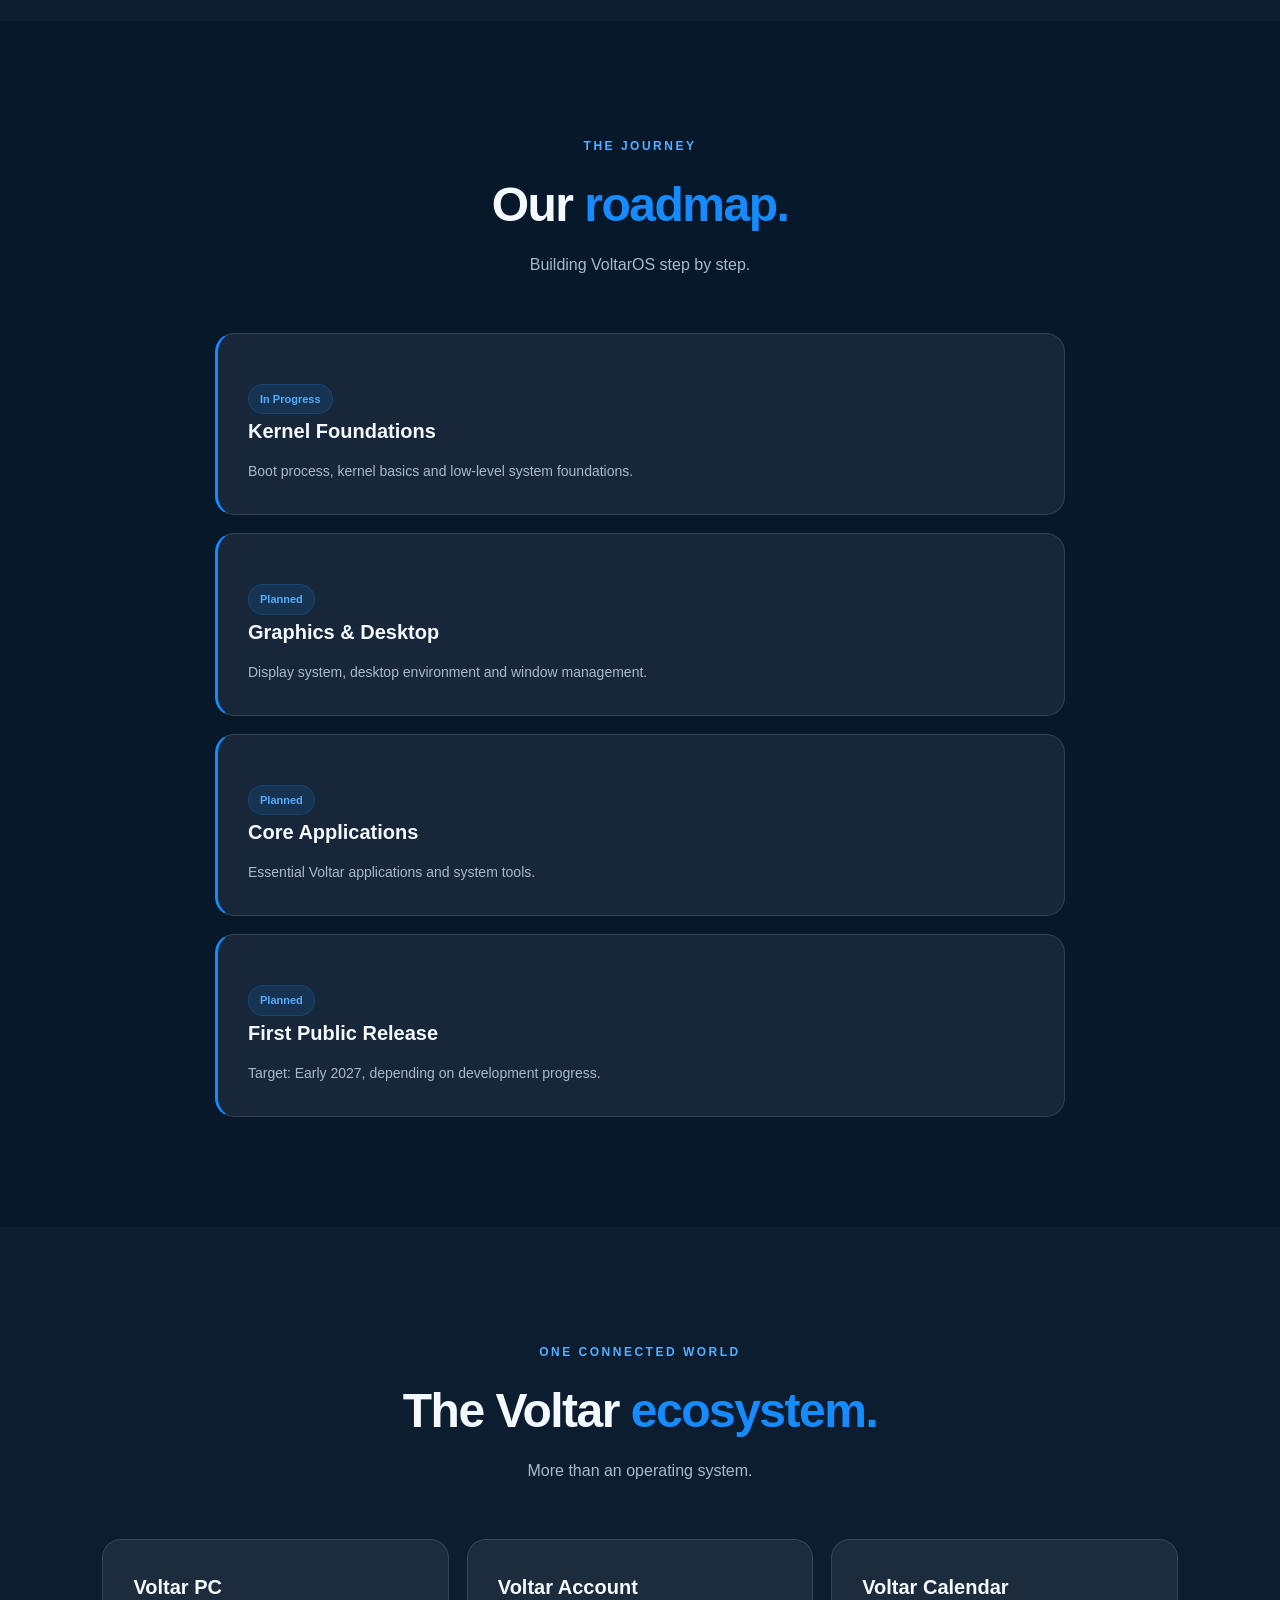
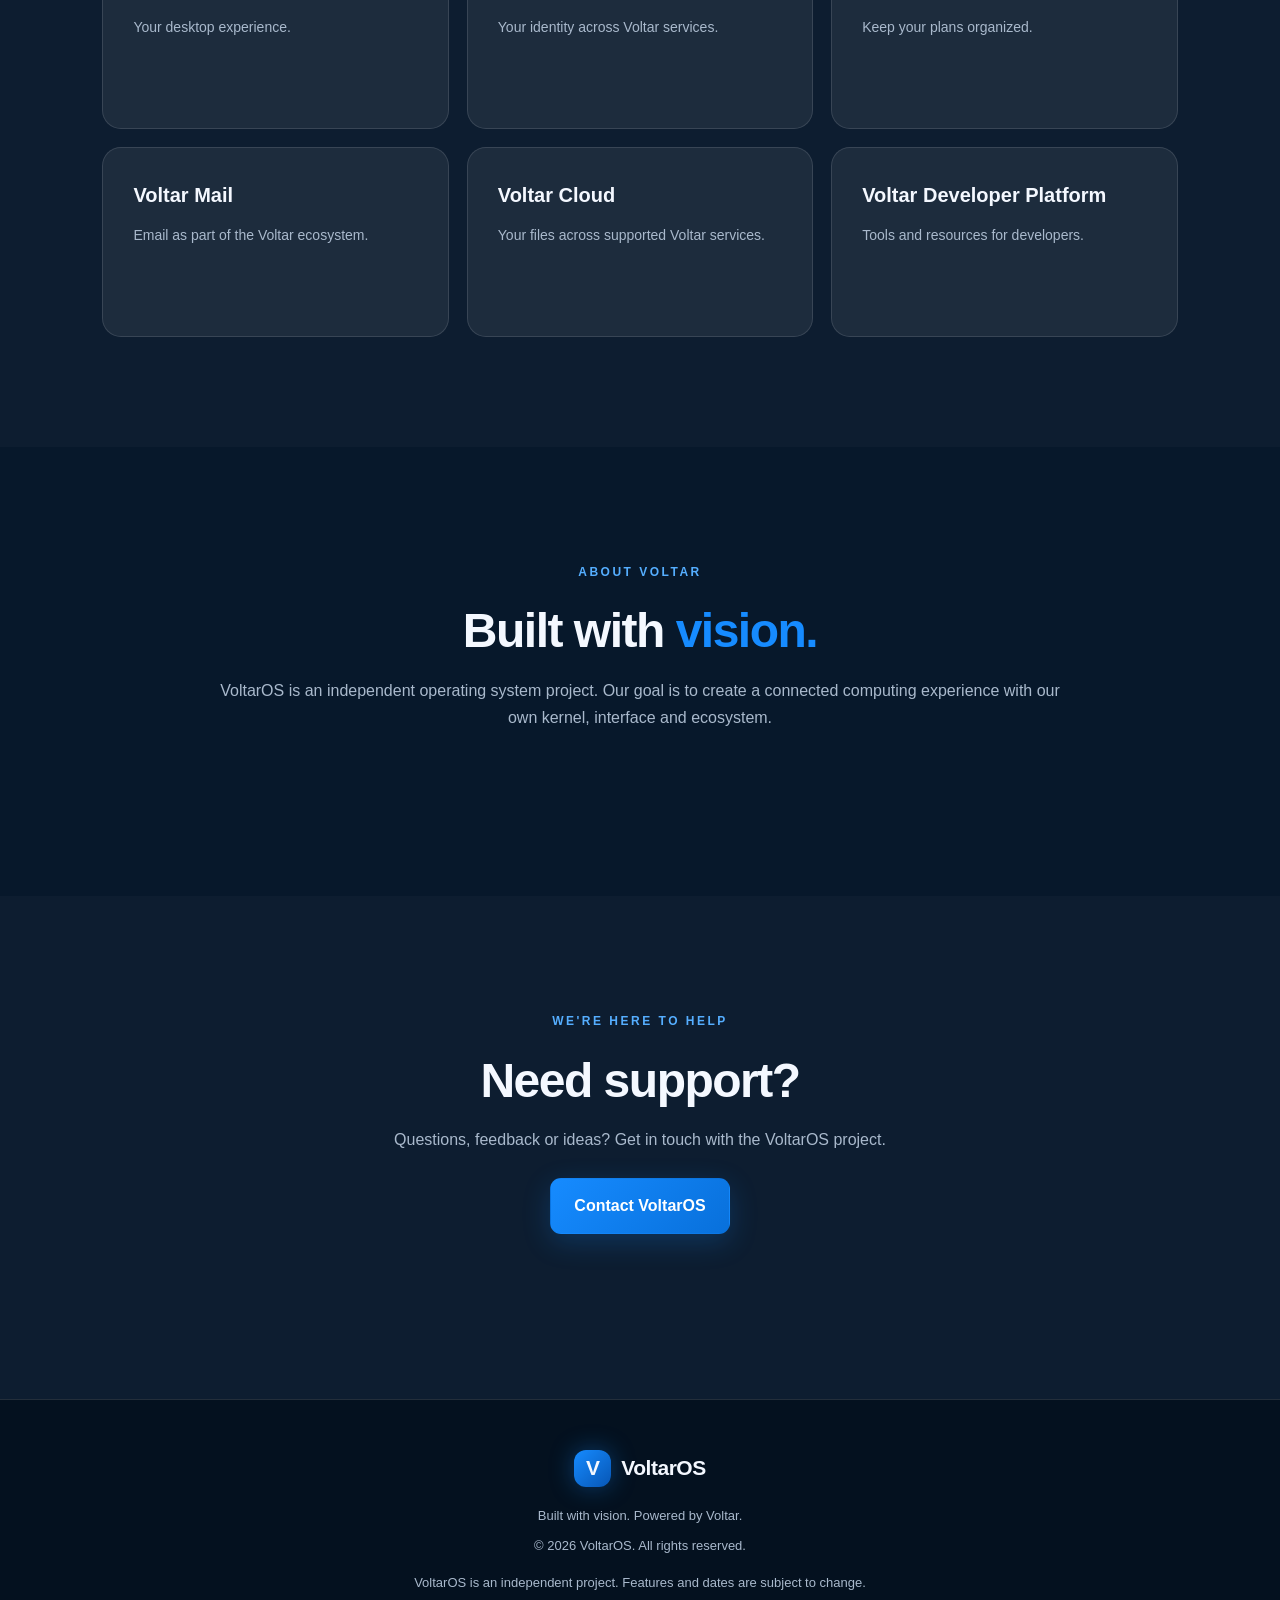
==== commit 57ad35ee: "Add files via upload" ====
--- a/index.html
+++ b/index.html
@@ -1,4 +1,3 @@
-
 <!DOCTYPE html>
 <html lang="en">
 <head>
@@ -8,7 +7,6 @@
     <meta name="description" content="VoltarOS — A new way to experience your PC. An independent operating system built with vision.">
     <title>VoltarOS — A New Way to Experience Your PC</title>
     <link rel="stylesheet" href="style.css">
-
     <style>
         .website-check {
             position: absolute !important;
@@ -29,41 +27,43 @@
     </a>
 
     <nav class="nav-links">
-        <a href="#home">Home</a>
-        <a href="#products">Products</a>
-        <a href="#features">Features</a>
-        <a href="#release">Release</a>
-        <a href="#downloads">Downloads</a>
-        <a href="#support">Support</a>
+        <a href="#home" data-i18n="navHome">Home</a>
+        <a href="#products" data-i18n="navProducts">Products</a>
+        <a href="#features" data-i18n="navFeatures">Features</a>
+        <a href="#release" data-i18n="navRelease">Release</a>
+        <a href="#downloads" data-i18n="navDownloads">Downloads</a>
+        <a href="#support" data-i18n="navSupport">Support</a>
     </nav>
 
     <select id="language" aria-label="Select language">
         <option value="en">English</option>
         <option value="de">Deutsch</option>
+        <option value="fr">Français</option>
+        <option value="es">Español</option>
+        <option value="it">Italiano</option>
+        <option value="nl">Nederlands</option>
+        <option value="pl">Polski</option>
+        <option value="tr">Türkçe</option>
+        <option value="pt">Português</option>
+        <option value="zh">中文</option>
     </select>
 </header>
 
 <main>
-
 <section class="hero" id="home">
     <div class="hero-content">
-        <span class="eyebrow">AN INDEPENDENT OPERATING SYSTEM</span>
+        <span class="eyebrow" data-i18n="heroEyebrow">AN INDEPENDENT OPERATING SYSTEM</span>
         <h1>A new way to experience your <span>PC.</span></h1>
-        <p>
-            Meet VoltarOS: a new operating system designed around
-            performance, creativity, gaming and productivity.
-        </p>
+        <p data-i18n="heroText">Meet VoltarOS: a new operating system designed around performance, creativity, gaming and productivity.</p>
         <div class="hero-buttons">
-            <a href="#products" class="button primary">Explore VoltarOS</a>
-            <a href="#release" class="button secondary">Discover the Release</a>
+            <a href="#products" class="button primary" data-i18n="heroButton1">Explore VoltarOS</a>
+            <a href="#release" class="button secondary" data-i18n="heroButton2">Discover the Release</a>
         </div>
         <p class="hero-note">Built with vision. Powered by Voltar.</p>
     </div>
     <div class="hero-visual">
         <div class="glass-window">
-            <div class="window-top">
-                <span></span><span></span><span></span>
-            </div>
+            <div class="window-top"><span></span><span></span><span></span></div>
             <div class="window-logo">V</div>
             <h3>Welcome to VoltarOS</h3>
             <p>The future starts here.</p>
@@ -77,28 +77,25 @@
     <div class="section-heading">
         <span class="eyebrow">THE VOLTAR FAMILY</span>
         <h2>One vision. <span>Three editions.</span></h2>
-        <p>Different experiences, powered by the VoltarOS core.</p>
-    </div>
-
+        <p data-i18n="productsText">Different experiences, powered by the VoltarOS core.</p>
+    </div>
     <div class="product-grid">
         <article class="product-card">
             <div class="product-icon">V</div>
             <h3>VoltarOS All-in-One</h3>
-            <p>The complete VoltarOS experience for everyday computing, creativity and productivity.</p>
+            <p data-i18n="allInOneText">The complete VoltarOS experience for everyday computing, creativity and productivity.</p>
             <span class="status">In Development</span>
         </article>
-
         <article class="product-card">
             <div class="product-icon">G</div>
             <h3>VoltarOS Gaming</h3>
-            <p>An edition focused on gaming performance, game management and entertainment.</p>
+            <p data-i18n="gamingText">An edition focused on gaming performance, game management and entertainment.</p>
             <span class="status">Planned</span>
         </article>
-
         <article class="product-card">
             <div class="product-icon">E</div>
             <h3>VoltarOS Education</h3>
-            <p>A focused environment for learning, schoolwork and educational tools.</p>
+            <p data-i18n="educationText">A focused environment for learning, schoolwork and educational tools.</p>
             <span class="status">Planned</span>
         </article>
     </div>
@@ -108,116 +105,51 @@
     <div class="section-heading">
         <span class="eyebrow">BUILT FOR THE FUTURE</span>
         <h2>Meet the <span>Voltar experience.</span></h2>
-        <p>A connected ecosystem designed to work together.</p>
-    </div>
-
+        <p data-i18n="featuresText">A connected ecosystem designed to work together.</p>
+    </div>
     <div class="feature-grid">
-        <article class="feature">
-            <h3>Voltar Desktop</h3>
-            <p>A modern desktop with a floating dock, widgets and a clean workspace.</p>
-            <span class="status">In Development</span>
-        </article>
-        <article class="feature">
-            <h3>Voltar Hub</h3>
-            <p>Your central place for apps, search, recent files and system information.</p>
-            <span class="status">Planned</span>
-        </article>
-        <article class="feature">
-            <h3>Voltar Control Center</h3>
-            <p>Quick access to connectivity, brightness, sound and system settings.</p>
-            <span class="status">Planned</span>
-        </article>
-        <article class="feature">
-            <h3>Voltar Store</h3>
-            <p>Discover and manage applications in one central place.</p>
-            <span class="status">Planned</span>
-        </article>
-        <article class="feature">
-            <h3>Voltar Cloud</h3>
-            <p>Your files and data, accessible across supported Voltar devices.</p>
-            <span class="status">Planned</span>
-        </article>
-        <article class="feature">
-            <h3>Voltar Connect</h3>
-            <p>Connect your smartphone and PC to share files, notifications and more.</p>
-            <span class="status">Planned</span>
-        </article>
-        <article class="feature">
-            <h3>Voltar Update Center</h3>
-            <p>Manage system updates, improvements and security fixes.</p>
-            <span class="status">Planned</span>
-        </article>
-        <article class="feature">
-            <h3>Voltar AI</h3>
-            <p>An intelligent assistant planned for the Voltar ecosystem.</p>
-            <span class="status">Planned</span>
-        </article>
-        <article class="feature">
-            <h3>Voltar Browser</h3>
-            <p>A browser experience designed to fit naturally into VoltarOS.</p>
-            <span class="status">Planned</span>
-        </article>
+        <article class="feature"><h3>Voltar Desktop</h3><p data-i18n="desktopText">A modern desktop with a floating dock, widgets and a clean workspace.</p><span class="status">In Development</span></article>
+        <article class="feature"><h3>Voltar Hub</h3><p data-i18n="hubText">Your central place for apps, search, recent files and system information.</p><span class="status">Planned</span></article>
+        <article class="feature"><h3>Voltar Control Center</h3><p data-i18n="controlText">Quick access to connectivity, brightness, sound and system settings.</p><span class="status">Planned</span></article>
+        <article class="feature"><h3>Voltar Store</h3><p data-i18n="storeText">Discover and manage applications in one central place.</p><span class="status">Planned</span></article>
+        <article class="feature"><h3>Voltar Cloud</h3><p data-i18n="cloudText">Your files and data, accessible across supported Voltar services.</p><span class="status">Planned</span></article>
+        <article class="feature"><h3>Voltar Connect</h3><p data-i18n="connectText">Connect your smartphone and PC to share files, notifications and more.</p><span class="status">Planned</span></article>
+        <article class="feature"><h3>Voltar Update Center</h3><p data-i18n="updateText">Manage system updates, improvements and security fixes.</p><span class="status">Planned</span></article>
+        <article class="feature"><h3>Voltar AI</h3><p data-i18n="aiText">An intelligent assistant planned for the Voltar ecosystem.</p><span class="status">Planned</span></article>
+        <article class="feature"><h3>Voltar Browser</h3><p data-i18n="browserText">A browser experience designed to fit naturally into VoltarOS.</p><span class="status">Planned</span></article>
     </div>
 </section>
 
 <section class="release-section" id="release">
     <span class="eyebrow">THE NEXT GENERATION STARTS HERE</span>
     <h2>VoltarOS is coming in <span>Early 2027.</span></h2>
-    <p>The journey is underway. Get ready for the first public VoltarOS experience.</p>
-
+    <p data-i18n="releaseText">The journey is underway. Get ready for the first public VoltarOS experience.</p>
     <div class="release-grid">
-        <div class="release-card">
-            <span class="release-label">TARGET RELEASE</span>
-            <strong>Early 2027</strong>
-            <p>Planned first public release.</p>
-        </div>
-        <div class="release-card">
-            <span class="release-label">BETA ACCESS</span>
-            <strong>01.01.2027</strong>
-            <p>Planned beta program start.</p>
-        </div>
-    </div>
-
+        <div class="release-card"><span class="release-label">TARGET RELEASE</span><strong>Early 2027</strong><p>Planned first public release.</p></div>
+        <div class="release-card"><span class="release-label">BETA ACCESS</span><strong>01.01.2027</strong><p>Planned beta program start.</p></div>
+    </div>
     <a href="#beta" class="button primary">Discover Beta Access</a>
-    <p class="release-disclaimer">Planned dates. Subject to development progress and change.</p>
+    <p class="release-disclaimer" data-i18n="dateDisclaimer">Planned dates. Subject to development progress and change.</p>
 </section>
 
 <section class="beta-section" id="beta">
     <span class="eyebrow">BE PART OF THE BEGINNING</span>
     <h2>Join the <span>VoltarOS Beta.</span></h2>
-    <p>
-        Register your interest in testing VoltarOS.
-        Registration is free and does not guarantee beta access.
-    </p>
-
+    <p>Register your interest in testing VoltarOS. Registration is free and does not guarantee beta access.</p>
     <div class="beta-panel">
         <div class="beta-icon">V</div>
         <h3>Beta Program 2027</h3>
         <p>Planned start: January 1, 2027</p>
-
         <form class="beta-form"
               action="https://script.google.com/macros/s/AKfycbysBp0h8By5Gg73wOwy0x1uHvNVJ3k2yL1FTgL7Tc8C8nHAptUJlQqDr4Cx4dmURkYGrw/exec"
               method="POST"
               target="_blank">
-
             <div class="website-check" aria-hidden="true">
                 <label for="beta-website">Leave this field empty</label>
-                <input
-                    type="text"
-                    id="beta-website"
-                    name="website"
-                    tabindex="-1"
-                    autocomplete="off">
+                <input type="text" id="beta-website" name="website" tabindex="-1" autocomplete="off">
             </div>
-
             <label for="beta-email">Email address</label>
-            <input
-                type="email"
-                id="beta-email"
-                name="email"
-                placeholder="you@example.com"
-                required>
-
+            <input type="email" id="beta-email" name="email" placeholder="you@example.com" required>
             <label for="beta-edition">Preferred edition</label>
             <select id="beta-edition" name="edition" required>
                 <option value="">Choose an edition</option>
@@ -225,20 +157,13 @@
                 <option value="Gaming">VoltarOS Gaming</option>
                 <option value="Education">VoltarOS Education</option>
             </select>
-
             <label class="beta-consent">
                 <input type="checkbox" name="consent" value="yes" required>
                 I agree to the processing of my email address for beta registration.
             </label>
-
-            <button type="submit" class="button primary">
-                Register for Beta
-            </button>
+            <button type="submit" class="button primary">Register for Beta</button>
         </form>
-
-        <p class="release-disclaimer">
-            Beta access is subject to approval. No download is available yet.
-        </p>
+        <p class="release-disclaimer">Beta access is subject to approval. No download is available yet.</p>
     </div>
 </section>
 
@@ -246,31 +171,14 @@
     <div class="section-heading">
         <span class="eyebrow">GET VOLTAROS</span>
         <h2>Downloads <span>are coming.</span></h2>
-        <p>Public downloads will be announced when the system is ready.</p>
-    </div>
-
+        <p data-i18n="downloadsText">Public downloads will be announced when the system is ready.</p>
+    </div>
     <div class="product-grid">
-        <article class="product-card">
-            <h3>VoltarOS All-in-One</h3>
-            <p>The complete desktop experience.</p>
-            <span class="status">Coming Soon</span>
-        </article>
-        <article class="product-card">
-            <h3>VoltarOS Gaming</h3>
-            <p>Gaming-focused VoltarOS edition.</p>
-            <span class="status">Coming Soon</span>
-        </article>
-        <article class="product-card">
-            <h3>VoltarOS Education</h3>
-            <p>Tools for learning and productivity.</p>
-            <span class="status">Coming Soon</span>
-        </article>
-    </div>
-
-    <p class="release-disclaimer">
-        No public ISO image is available yet. Downloads will be provided
-        through official Voltar channels after testing.
-    </p>
+        <article class="product-card"><h3>VoltarOS All-in-One</h3><p>The complete desktop experience.</p><span class="status">Coming Soon</span></article>
+        <article class="product-card"><h3>VoltarOS Gaming</h3><p>Gaming-focused VoltarOS edition.</p><span class="status">Coming Soon</span></article>
+        <article class="product-card"><h3>VoltarOS Education</h3><p>Tools for learning and productivity.</p><span class="status">Coming Soon</span></article>
+    </div>
+    <p class="release-disclaimer" data-i18n="noIso">No public ISO image is available yet.</p>
 </section>
 
 <section class="section" id="requirements">
@@ -279,24 +187,11 @@
         <h2>System <span>requirements.</span></h2>
         <p>Final requirements will be announced closer to release.</p>
     </div>
-
     <div class="feature-grid">
-        <article class="feature">
-            <h3>Architecture</h3>
-            <p>x86-64 target architecture.</p>
-        </article>
-        <article class="feature">
-            <h3>Processor</h3>
-            <p>Final CPU requirements to be announced.</p>
-        </article>
-        <article class="feature">
-            <h3>Memory</h3>
-            <p>Final RAM requirements to be announced.</p>
-        </article>
-        <article class="feature">
-            <h3>Storage & Graphics</h3>
-            <p>Requirements are still being evaluated.</p>
-        </article>
+        <article class="feature"><h3>Architecture</h3><p>x86-64 target architecture.</p></article>
+        <article class="feature"><h3>Processor</h3><p>Final CPU requirements to be announced.</p></article>
+        <article class="feature"><h3>Memory</h3><p>Final RAM requirements to be announced.</p></article>
+        <article class="feature"><h3>Storage &amp; Graphics</h3><p>Requirements are still being evaluated.</p></article>
     </div>
 </section>
 
@@ -305,15 +200,10 @@
         <span class="eyebrow">PROJECT UPDATES</span>
         <h2>What's <span>happening?</span></h2>
     </div>
-
     <article class="news-card">
         <span class="status">November 2026</span>
         <h3>VoltarOS development is underway.</h3>
-        <p>
-            Kernel foundations are being developed, including framebuffer
-            graphics and early CPU exception handling. The Voltar ecosystem
-            is also being planned.
-        </p>
+        <p>Kernel foundations are being developed, including framebuffer graphics and early CPU exception handling. The Voltar ecosystem is also being planned.</p>
     </article>
 </section>
 
@@ -323,28 +213,11 @@
         <h2>Our <span>roadmap.</span></h2>
         <p>Building VoltarOS step by step.</p>
     </div>
-
     <div class="roadmap">
-        <div class="roadmap-item">
-            <span class="status">In Progress</span>
-            <h3>Kernel Foundations</h3>
-            <p>Boot process, kernel basics and low-level system foundations.</p>
-        </div>
-        <div class="roadmap-item">
-            <span class="status">Planned</span>
-            <h3>Graphics & Desktop</h3>
-            <p>Display system, desktop environment and window management.</p>
-        </div>
-        <div class="roadmap-item">
-            <span class="status">Planned</span>
-            <h3>Core Applications</h3>
-            <p>Essential Voltar applications and system tools.</p>
-        </div>
-        <div class="roadmap-item">
-            <span class="status">Planned</span>
-            <h3>First Public Release</h3>
-            <p>Target: Early 2027, depending on development progress.</p>
-        </div>
+        <div class="roadmap-item"><span class="status">In Progress</span><h3>Kernel Foundations</h3><p>Boot process, kernel basics and low-level system foundations.</p></div>
+        <div class="roadmap-item"><span class="status">Planned</span><h3>Graphics &amp; Desktop</h3><p>Display system, desktop environment and window management.</p></div>
+        <div class="roadmap-item"><span class="status">Planned</span><h3>Core Applications</h3><p>Essential Voltar applications and system tools.</p></div>
+        <div class="roadmap-item"><span class="status">Planned</span><h3>First Public Release</h3><p>Target: Early 2027, depending on development progress.</p></div>
     </div>
 </section>
 
@@ -354,15 +227,12 @@
         <h2>The Voltar <span>ecosystem.</span></h2>
         <p>More than an operating system.</p>
     </div>
-
     <div class="feature-grid">
         <article class="feature"><h3>Voltar PC</h3><p>Your desktop experience.</p></article>
-        <article class="feature"><h3>Voltar Phone</h3><p>A connected smartphone experience.</p></article>
-        <article class="feature"><h3>Voltar Tablet</h3><p>Productivity and entertainment on the go.</p></article>
-        <article class="feature"><h3>Voltar Watch</h3><p>Useful information at a glance.</p></article>
         <article class="feature"><h3>Voltar Account</h3><p>Your identity across Voltar services.</p></article>
         <article class="feature"><h3>Voltar Calendar</h3><p>Keep your plans organized.</p></article>
         <article class="feature"><h3>Voltar Mail</h3><p>Email as part of the Voltar ecosystem.</p></article>
+        <article class="feature"><h3>Voltar Cloud</h3><p>Your files across supported Voltar services.</p></article>
         <article class="feature"><h3>Voltar Developer Platform</h3><p>Tools and resources for developers.</p></article>
     </div>
 </section>
@@ -371,37 +241,27 @@
     <div class="section-heading">
         <span class="eyebrow">ABOUT VOLTAR</span>
         <h2>Built with <span>vision.</span></h2>
-        <p>
-            VoltarOS is an independent operating system project.
-            Our goal is to create a connected computing experience
-            with our own kernel, interface and ecosystem.
-        </p>
+        <p>VoltarOS is an independent operating system project. Our goal is to create a connected computing experience with our own kernel, interface and ecosystem.</p>
     </div>
 </section>
 
 <section class="section alternate" id="support">
     <div class="section-heading">
         <span class="eyebrow">WE'RE HERE TO HELP</span>
-        <h2>Need <span>support?</span></h2>
-        <p>Questions, feedback or ideas? Get in touch with the VoltarOS project.</p>
+        <h2 data-i18n="supportTitle">Need support?</h2>
+        <p data-i18n="supportText">Questions, feedback or ideas? Get in touch with the VoltarOS project.</p>
         <a href="mailto:voltaros@gmail.com" class="button primary">Contact VoltarOS</a>
     </div>
 </section>
-
 </main>
 
 <footer class="footer">
-    <a href="#home" class="logo">
-        <span class="logo-mark">V</span>
-        <span>VoltarOS</span>
-    </a>
+    <a href="#home" class="logo"><span class="logo-mark">V</span><span>VoltarOS</span></a>
     <p>Built with vision. Powered by Voltar.</p>
     <p>© 2026 VoltarOS. All rights reserved.</p>
-    <p class="release-disclaimer">
-        VoltarOS is an independent project. Features and dates are subject to change.
-    </p>
+    <p class="release-disclaimer" data-i18n="footerNote">VoltarOS is an independent project. Features and dates are subject to change.</p>
 </footer>
 
 <script src="script.js"></script>
 </body>
-</html>
+</html>
